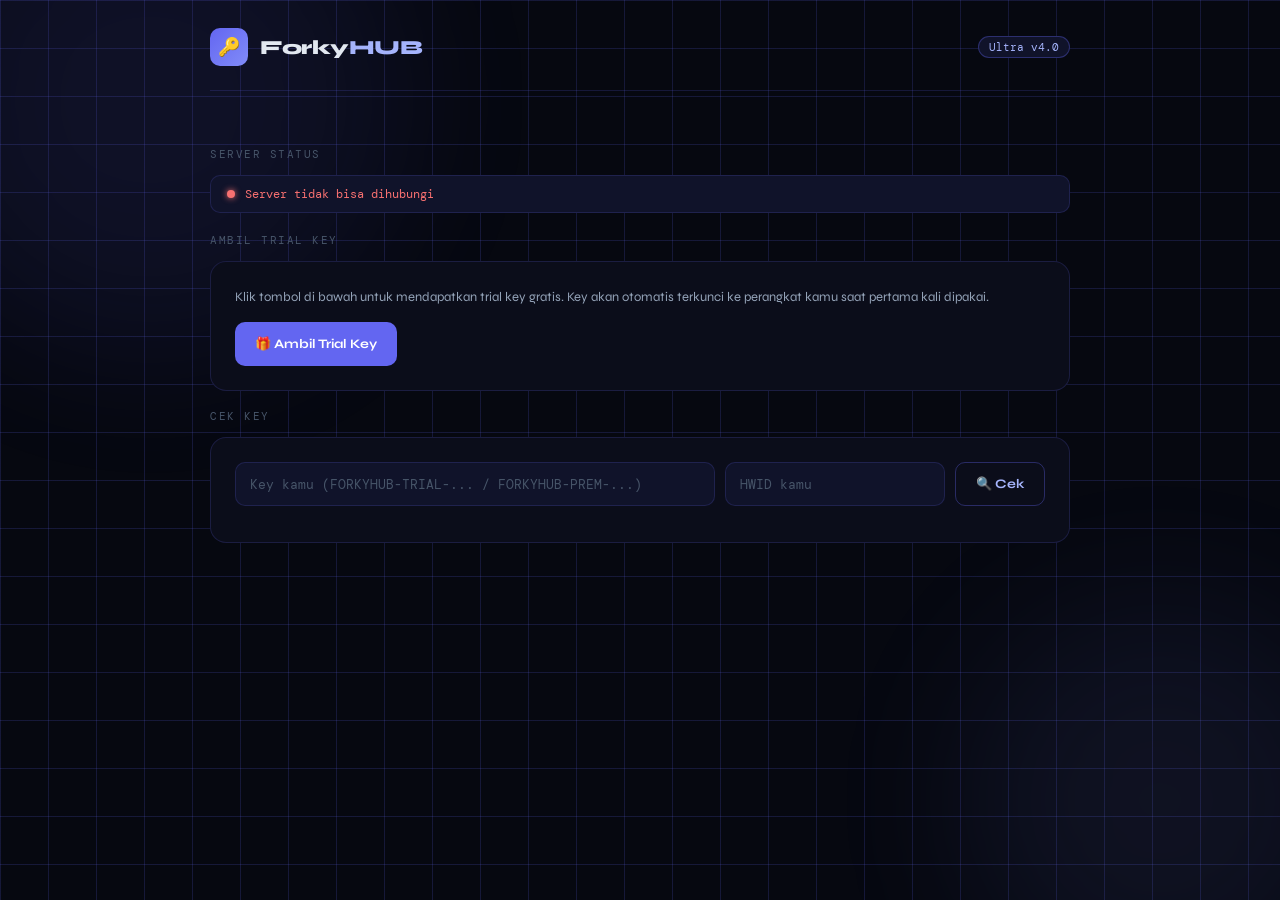
==== index.html @ 55d7fc69 "Update index.html" ====
<!DOCTYPE html>
<html lang="id">
<head>
<meta charset="UTF-8">
<meta name="viewport" content="width=device-width, initial-scale=1.0">
<title>ForkyHUB Ultra</title>
<link rel="preconnect" href="https://fonts.googleapis.com">
<link href="https://fonts.googleapis.com/css2?family=Syne:wght@400;600;700;800&family=DM+Mono:wght@400;500&display=swap" rel="stylesheet">
<style>
:root{
  --bg:#060810;--bg2:#0b0d1a;--bg3:#10132a;--bg4:#181b33;
  --line:rgba(99,102,241,.18);--line2:rgba(99,102,241,.35);
  --acc:#6366f1;--acc2:#818cf8;--acc3:#a5b4fc;
  --ok:#34d399;--warn:#fbbf24;--err:#f87171;--info:#38bdf8;
  --txt:#e2e8f0;--txt2:#94a3b8;--txt3:#475569;
  --mono:'DM Mono',monospace;--sans:'Syne',sans-serif;
}
*,*::before,*::after{box-sizing:border-box;margin:0;padding:0}
html{scroll-behavior:smooth}
body{font-family:var(--sans);background:var(--bg);color:var(--txt);min-height:100vh;overflow-x:hidden}
body::before{content:'';position:fixed;inset:0;background-image:linear-gradient(var(--line) 1px,transparent 1px),linear-gradient(90deg,var(--line) 1px,transparent 1px);background-size:48px 48px;pointer-events:none;z-index:0}
.orb{position:fixed;border-radius:50%;filter:blur(80px);pointer-events:none;z-index:0;opacity:.4}
.orb.a{width:500px;height:500px;top:-150px;left:-100px;background:rgba(99,102,241,.25)}
.orb.b{width:400px;height:400px;bottom:-100px;right:-80px;background:rgba(129,140,248,.2)}
.wrap{position:relative;z-index:1;max-width:900px;margin:0 auto;padding:0 20px 60px}

/* HEADER */
header{display:flex;align-items:center;justify-content:space-between;padding:28px 0 24px;border-bottom:1px solid var(--line);margin-bottom:32px}
.logo-wrap{display:flex;align-items:center;gap:12px}
.logo-icon{width:38px;height:38px;background:linear-gradient(135deg,var(--acc),var(--acc2));border-radius:10px;display:flex;align-items:center;justify-content:center;font-size:18px}
.logo-txt{font-size:20px;font-weight:800;letter-spacing:-.5px}
.logo-txt span{color:var(--acc3)}
.ver{font-family:var(--mono);font-size:11px;background:var(--bg3);border:1px solid var(--line2);color:var(--acc3);padding:3px 10px;border-radius:100px}

/* ANNOUNCEMENT BANNER */
#annBanner{display:none;padding:12px 18px;border-radius:12px;margin-bottom:20px;font-size:13px;line-height:1.6;border:1px solid;animation:fadeUp .3s ease}
#annBanner.info   {background:rgba(56,189,248,.08);border-color:rgba(56,189,248,.3);color:var(--info)}
#annBanner.warn   {background:rgba(251,191,36,.08);border-color:rgba(251,191,36,.3);color:var(--warn)}
#annBanner.danger {background:rgba(248,113,113,.08);border-color:rgba(248,113,113,.3);color:var(--err)}

/* STATUS SCRIPTS */
.script-grid{display:grid;grid-template-columns:repeat(auto-fill,minmax(200px,1fr));gap:10px;margin-bottom:24px}
.script-card{background:var(--bg2);border:1px solid var(--line);border-radius:10px;padding:12px 14px;display:flex;align-items:center;gap:10px;transition:border-color .2s}
.script-card:hover{border-color:var(--line2)}
.sc-dot{width:10px;height:10px;border-radius:50%;flex-shrink:0}
.sc-dot.working  {background:var(--ok);  box-shadow:0 0 6px var(--ok)}
.sc-dot.high_risk{background:var(--warn);box-shadow:0 0 6px var(--warn)}
.sc-dot.ban_wave {background:var(--err); box-shadow:0 0 6px var(--err)}
.sc-dot.offline  {background:var(--txt3)}
.sc-name{font-size:13px;font-weight:600;flex:1}
.sc-status{font-size:10px;font-family:var(--mono);opacity:.7}

/* CARD */
.card{background:var(--bg2);border:1px solid var(--line);border-radius:16px;padding:24px;margin-bottom:18px;transition:border-color .2s;animation:fadeUp .35s ease both}
.card:hover{border-color:var(--line2)}
.sec{font-size:11px;font-family:var(--mono);color:var(--txt3);text-transform:uppercase;letter-spacing:1.5px;margin-bottom:14px}

/* STATUS BAR */
.sbar{display:flex;align-items:center;gap:10px;padding:10px 16px;background:var(--bg3);border-radius:10px;font-family:var(--mono);font-size:12px;margin-bottom:20px;border:1px solid var(--line)}
.dot{width:8px;height:8px;border-radius:50%;background:var(--txt3);flex-shrink:0}
.dot.ok  {background:var(--ok);box-shadow:0 0 6px var(--ok)}
.dot.err {background:var(--err);box-shadow:0 0 6px var(--err)}
.dot.warn{background:var(--warn);box-shadow:0 0 6px var(--warn)}

/* INPUT */
.ibox{background:var(--bg3);border:1px solid var(--line);border-radius:10px;padding:0 14px;height:44px;font-family:var(--mono);font-size:13px;color:var(--txt);outline:none;transition:border-color .2s;width:100%}
.ibox::placeholder{color:var(--txt3)}
.ibox:focus{border-color:var(--acc)}
.irow{display:flex;gap:10px;margin-bottom:12px}
.irow .ibox{flex:1}
select.ibox{cursor:pointer}

/* BUTTONS */
.btn{height:44px;padding:0 20px;border-radius:10px;font-family:var(--sans);font-size:13px;font-weight:700;cursor:pointer;border:none;outline:none;display:inline-flex;align-items:center;gap:8px;transition:transform .1s,opacity .15s,background .15s;white-space:nowrap}
.btn:active{transform:scale(.97)}
.btn-p{background:var(--acc);color:#fff}.btn-p:hover{background:var(--acc2)}
.btn-o{background:transparent;color:var(--acc3);border:1px solid var(--line2)}.btn-o:hover{background:var(--bg3)}
.btn-d{background:rgba(248,113,113,.12);color:var(--err);border:1px solid rgba(248,113,113,.3)}.btn-d:hover{background:rgba(248,113,113,.22)}
.btn-ok{background:rgba(52,211,153,.12);color:var(--ok);border:1px solid rgba(52,211,153,.3)}.btn-ok:hover{background:rgba(52,211,153,.22)}
.btn-w{background:rgba(251,191,36,.12);color:var(--warn);border:1px solid rgba(251,191,36,.3)}.btn-w:hover{background:rgba(251,191,36,.22)}
.btn-sm{height:34px;padding:0 14px;font-size:12px;border-radius:8px}
.btn-full{width:100%;justify-content:center}
.btn:disabled{opacity:.4;cursor:not-allowed;pointer-events:none}

/* KEY BOX */
.kbox{background:var(--bg3);border:1px solid var(--line2);border-radius:12px;padding:16px 18px;display:flex;align-items:center;justify-content:space-between;gap:12px;margin-bottom:14px}
.kval{font-family:var(--mono);font-size:15px;font-weight:500;color:var(--acc3);word-break:break-all}
.ksub{font-family:var(--mono);font-size:11px;color:var(--txt3);margin-top:3px}

/* COUNTDOWN */
.cd{display:flex;gap:10px;margin-top:16px}
.cdu{flex:1;background:var(--bg3);border:1px solid var(--line);border-radius:10px;padding:12px 6px;text-align:center}
.cdn{font-size:26px;font-weight:800;color:var(--acc2);font-family:var(--mono);line-height:1}
.cdl{font-size:10px;color:var(--txt3);font-family:var(--mono);text-transform:uppercase;letter-spacing:1px;margin-top:4px}

/* STATS GRID */
.sg{display:grid;grid-template-columns:repeat(auto-fit,minmax(120px,1fr));gap:12px;margin-bottom:18px}
.sc{background:var(--bg3);border:1px solid var(--line);border-radius:12px;padding:14px}
.sn{font-size:28px;font-weight:800;font-family:var(--mono);color:var(--acc2);line-height:1}
.sl{font-size:10px;color:var(--txt3);font-family:var(--mono);text-transform:uppercase;letter-spacing:1px;margin-top:4px}

/* TABLE */
.tbl-wrap{overflow-x:auto}
table{width:100%;border-collapse:collapse;font-size:12px}
th{text-align:left;padding:10px 12px;font-family:var(--mono);font-size:10px;font-weight:500;color:var(--txt3);text-transform:uppercase;letter-spacing:1px;background:var(--bg3);border-bottom:1px solid var(--line)}
td{padding:10px 12px;border-bottom:1px solid var(--line);font-family:var(--mono);color:var(--txt2);vertical-align:middle}
tr:last-child td{border-bottom:none}
tr:hover td{background:rgba(99,102,241,.04)}
.pill{display:inline-block;padding:2px 8px;border-radius:100px;font-size:10px;font-weight:600;text-transform:uppercase;letter-spacing:.5px}
.pill.trial  {background:rgba(251,191,36,.15);color:var(--warn)}
.pill.premium{background:rgba(99,102,241,.2);color:var(--acc3)}
.pill.locked {background:rgba(52,211,153,.12);color:var(--ok)}
.pill.free   {background:rgba(148,163,184,.1);color:var(--txt2)}
.pill.exp    {background:rgba(248,113,113,.12);color:var(--err)}

/* TABS */
.tabs{display:flex;gap:4px;background:var(--bg3);border-radius:12px;padding:4px;margin-bottom:22px;overflow-x:auto}
.tab{flex-shrink:0;padding:9px 14px;text-align:center;border-radius:9px;cursor:pointer;font-size:13px;font-weight:600;color:var(--txt3);transition:all .15s;white-space:nowrap}
.tab.active{background:var(--bg2);color:var(--acc3);box-shadow:0 1px 4px rgba(0,0,0,.4)}

/* KILL CARD */
.kcard{border-radius:14px;padding:18px 22px;display:flex;align-items:center;justify-content:space-between;gap:14px;flex-wrap:wrap;margin-bottom:18px}
.kcard.off{background:rgba(52,211,153,.05);border:1px solid rgba(52,211,153,.2)}
.kcard.on {background:rgba(248,113,113,.06);border:1px solid rgba(248,113,113,.25)}

/* SEARCH BAR */
.search-row{display:flex;gap:8px;margin-bottom:14px;flex-wrap:wrap}
.search-row .ibox{max-width:260px}

/* FILTER PILLS */
.filter-row{display:flex;gap:6px;margin-bottom:14px;flex-wrap:wrap}
.fpill{padding:5px 12px;border-radius:100px;font-size:11px;font-weight:600;cursor:pointer;border:1px solid var(--line);color:var(--txt3);transition:all .15s;font-family:var(--mono)}
.fpill.active{background:var(--acc);border-color:var(--acc);color:#fff}

/* LOGIN OVERLAY */
#loginOverlay{position:fixed;inset:0;background:rgba(6,8,16,.96);display:flex;align-items:center;justify-content:center;z-index:100}
.lbox{background:var(--bg2);border:1px solid var(--line2);border-radius:20px;padding:40px;width:360px;max-width:95vw;text-align:center}
.lbox h2{font-size:22px;font-weight:800;margin-bottom:6px}
.lbox p{font-size:12px;color:var(--txt3);margin-bottom:22px;font-family:var(--mono)}

/* SEP */
.sep{height:1px;background:var(--line);margin:18px 0}

/* TOAST */
#toast{position:fixed;bottom:24px;left:50%;transform:translateX(-50%);background:var(--bg2);border:1px solid var(--line2);color:var(--txt);font-family:var(--mono);font-size:12px;padding:10px 20px;border-radius:10px;box-shadow:0 8px 32px rgba(0,0,0,.5);opacity:0;transition:opacity .25s;pointer-events:none;z-index:999;white-space:nowrap}
#toast.show{opacity:1}

/* SCRIPT STATUS EDITOR */
.script-editor-row{display:grid;grid-template-columns:1fr 1fr 1fr auto;gap:8px;margin-bottom:8px;align-items:center}

/* CHECK */
.chk{display:flex;align-items:center;gap:6px;cursor:pointer;font-size:12px;font-family:var(--mono);color:var(--txt2)}
.chk input{width:14px;height:14px;accent-color:var(--acc);cursor:pointer}

@keyframes fadeUp{from{opacity:0;transform:translateY(14px)}to{opacity:1;transform:translateY(0)}}
@media(max-width:560px){.irow{flex-direction:column}.search-row .ibox{max-width:100%}.script-editor-row{grid-template-columns:1fr 1fr;gap:6px}}
</style>
</head>
<body>
<div class="orb a"></div><div class="orb b"></div>

<!-- Login Overlay (admin) -->
<div id="loginOverlay" style="display:none">
  <div class="lbox">
    <div style="font-size:32px;margin-bottom:12px">🔐</div>
    <h2>Admin Panel</h2>
    <p>ForkyHUB Ultra — masukkan password</p>
    <input class="ibox" id="loginPw" type="password" placeholder="Password...">
    <button class="btn btn-p btn-full" style="margin-top:10px" onclick="doLogin()">Masuk</button>
  </div>
</div>
<div id="toast"></div>

<div class="wrap">
  <header>
    <div class="logo-wrap">
      <div class="logo-icon">🔑</div>
      <div class="logo-txt">Forky<span>HUB</span></div>
    </div>
    <div class="ver">Ultra v4.0</div>
  </header>

  <!-- ANNOUNCEMENT BANNER -->
  <div id="annBanner"></div>

  <!-- ══════════════════ USER PAGE ══════════════════ -->
  <div id="userPage">
    <!-- Script Status -->
    <div class="sec" id="scriptSecLabel" style="display:none">Status Script</div>
    <div class="script-grid" id="scriptGrid"></div>

    <!-- Server Status -->
    <div class="sec">Server Status</div>
    <div class="sbar"><div class="dot" id="svrDot"></div><span id="svrTxt" style="color:var(--txt2)">Memeriksa server...</span></div>

    <!-- Get Trial -->
    <div class="sec">Ambil Trial Key</div>
    <div class="card">
      <div style="font-size:13px;color:var(--txt2);margin-bottom:14px;line-height:1.7">Klik tombol di bawah untuk mendapatkan trial key gratis. Key akan otomatis terkunci ke perangkat kamu saat pertama kali dipakai.</div>
      <button class="btn btn-p" onclick="doGetTrial()">🎁 Ambil Trial Key</button>
      <div id="trialResult" style="display:none;margin-top:18px">
        <div class="kbox">
          <div><div class="kval" id="trialKey">—</div><div class="ksub" id="trialExp">—</div></div>
          <button class="btn btn-o btn-sm" onclick="cp('trialKey')">📋 Copy</button>
        </div>
        <div class="cd"><div class="cdu"><div class="cdn" id="cdH">00</div><div class="cdl">Jam</div></div><div class="cdu"><div class="cdn" id="cdM">00</div><div class="cdl">Menit</div></div><div class="cdu"><div class="cdn" id="cdS">00</div><div class="cdl">Detik</div></div></div>
      </div>
    </div>

    <!-- Check Key -->
    <div class="sec">Cek Key</div>
    <div class="card">
      <div class="irow">
        <input class="ibox" id="chkKey" placeholder="Key kamu (FORKYHUB-TRIAL-... / FORKYHUB-PREM-...)">
        <input class="ibox" id="chkHwid" placeholder="HWID kamu" style="max-width:220px">
        <button class="btn btn-o" onclick="doCheckKey()">🔍 Cek</button>
      </div>
      <div id="chkResult" style="display:none">
        <div class="sep"></div>
        <div style="display:grid;grid-template-columns:1fr 1fr;gap:8px;font-size:13px">
          <div style="color:var(--txt3);font-family:var(--mono)">Status</div><div id="cr_status">—</div>
          <div style="color:var(--txt3);font-family:var(--mono)">Tipe</div><div id="cr_type">—</div>
          <div style="color:var(--txt3);font-family:var(--mono)">HWID</div><div id="cr_hwid">—</div>
          <div style="color:var(--txt3);font-family:var(--mono)">Sisa Waktu</div><div id="cr_remain">—</div>
        </div>
      </div>
    </div>
  </div>

  <!-- ══════════════════ ADMIN PAGE ══════════════════ -->
  <div id="adminPage" style="display:none">
    <!-- Kill Switch Banner -->
    <div id="killBanner" class="kcard off" style="display:none">
      <div><div id="killTitle" style="font-size:15px;font-weight:700">—</div><div id="killSub" style="font-size:11px;color:var(--txt3);font-family:var(--mono);margin-top:3px">—</div></div>
      <button class="btn btn-sm" id="killBannerBtn" onclick="toggleKill()">—</button>
    </div>

    <!-- Stats -->
    <div class="sg">
      <div class="sc"><div class="sn" id="st_total">—</div><div class="sl">Total Keys</div></div>
      <div class="sc"><div class="sn" id="st_prem">—</div><div class="sl">Premium</div></div>
      <div class="sc"><div class="sn" id="st_trial">—</div><div class="sl">Trial</div></div>
      <div class="sc"><div class="sn" id="st_locked">—</div><div class="sl">HWID Locked</div></div>
      <div class="sc"><div class="sn" id="st_exp">—</div><div class="sl">Expired</div></div>
      <div class="sc"><div class="sn" id="st_ban">—</div><div class="sl">Blacklist</div></div>
    </div>

    <!-- Tabs -->
    <div class="tabs">
      <div class="tab active" onclick="switchTab('tGen',this)">⚡ Generate</div>
      <div class="tab" onclick="switchTab('tKeys',this)">🗝 Keys</div>
      <div class="tab" onclick="switchTab('tBan',this)">🚫 Blacklist</div>
      <div class="tab" onclick="switchTab('tKill',this)">🔴 Kill Switch</div>
      <div class="tab" onclick="switchTab('tAnn',this)">📢 Announcement</div>
      <div class="tab" onclick="switchTab('tCfg',this)">⚙️ Config</div>
      <div class="tab" onclick="switchTab('tScripts',this)">📋 Script Status</div>
      <div class="tab" onclick="switchTab('tTitles',this)">✏️ Title Editor</div>
    </div>

    <!-- TAB: GENERATE -->
    <div id="tGen">
      <div class="card">
        <div class="sec">Buat Key</div>
        <div style="display:grid;grid-template-columns:1fr 1fr;gap:12px;margin-bottom:14px">
          <div><div style="font-size:10px;color:var(--txt3);font-family:var(--mono);margin-bottom:6px">TIPE</div>
            <select class="ibox" id="gType"><option value="premium">Premium</option><option value="trial">Trial</option></select></div>
          <div><div style="font-size:10px;color:var(--txt3);font-family:var(--mono);margin-bottom:6px">DURASI (jam, kosong=permanen)</div>
            <input class="ibox" id="gDur" type="number" placeholder="720 = 30 hari"></div>
          <div><div style="font-size:10px;color:var(--txt3);font-family:var(--mono);margin-bottom:6px">JUMLAH</div>
            <input class="ibox" id="gAmt" type="number" value="1" min="1" max="100"></div>
          <div><div style="font-size:10px;color:var(--txt3);font-family:var(--mono);margin-bottom:6px">CATATAN</div>
            <input class="ibox" id="gNote" placeholder="Nama buyer, order ID..."></div>
        </div>
        <button class="btn btn-p" onclick="doGenKey()">✨ Generate Keys</button>
        <div id="genOut" style="display:none;margin-top:18px">
          <div class="sep"></div>
          <div class="sec">Hasil</div>
          <div id="genList"></div>
        </div>
      </div>
    </div>

    <!-- TAB: KEYS -->
    <div id="tKeys" style="display:none">
      <div class="card" style="padding:0;overflow:hidden">
        <div style="padding:16px 20px;border-bottom:1px solid var(--line);display:flex;align-items:center;justify-content:space-between;flex-wrap:wrap;gap:10px">
          <div style="font-weight:700;font-size:15px">Database Keys</div>
          <div style="display:flex;gap:8px;flex-wrap:wrap">
            <button class="btn btn-o btn-sm" onclick="loadKeys()">↻ Refresh</button>
            <button class="btn btn-o btn-sm" onclick="exportCSV()">📥 Export CSV</button>
            <button class="btn btn-d btn-sm" onclick="bulkDel('expired')">🗑 Hapus Expired</button>
          </div>
        </div>
        <!-- Search + Filter -->
        <div style="padding:12px 20px;border-bottom:1px solid var(--line)">
          <div class="search-row">
            <input class="ibox" id="srchKey" placeholder="🔍 Cari key / HWID / note..." oninput="renderKeys()">
            <select class="ibox" id="srchType" onchange="renderKeys()" style="max-width:160px">
              <option value="">Semua Tipe</option>
              <option value="premium">Premium</option>
              <option value="trial">Trial</option>
            </select>
            <select class="ibox" id="srchStatus" onchange="renderKeys()" style="max-width:160px">
              <option value="">Semua Status</option>
              <option value="active">Aktif</option>
              <option value="expired">Expired</option>
              <option value="locked">HWID Locked</option>
              <option value="free">HWID Kosong</option>
            </select>
          </div>
        </div>
        <div class="tbl-wrap">
          <table>
            <thead><tr><th><input type="checkbox" id="chkAll" onchange="toggleAllChk(this)"></th><th>Key</th><th>Tipe</th><th>HWID</th><th>Expires</th><th>Sisa</th><th>Note</th><th>Aksi</th></tr></thead>
            <tbody id="keysTbl"><tr><td colspan="8" style="text-align:center;padding:24px;color:var(--txt3)">Klik Refresh</td></tr></tbody>
          </table>
        </div>
        <div style="padding:12px 20px;border-top:1px solid var(--line);display:flex;gap:8px">
          <button class="btn btn-d btn-sm" onclick="bulkDelSelected()">🗑 Hapus Terpilih</button>
          <span id="selCount" style="font-size:12px;color:var(--txt3);font-family:var(--mono);align-self:center">0 terpilih</span>
        </div>
      </div>
      <!-- Edit Duration Modal -->
      <div id="editDurCard" style="display:none;margin-top:14px">
        <div class="card">
          <div class="sec">Edit Durasi Key</div>
          <div style="font-family:var(--mono);font-size:12px;color:var(--acc3);margin-bottom:12px" id="editDurKey">—</div>
          <div class="irow">
            <select class="ibox" id="editDurMode" style="max-width:200px">
              <option value="add">Tambah jam</option>
              <option value="sub">Kurangi jam</option>
              <option value="set">Set dari sekarang (jam)</option>
              <option value="perm">Jadikan Permanen</option>
            </select>
            <input class="ibox" id="editDurVal" type="number" placeholder="Jumlah jam" style="max-width:160px">
            <button class="btn btn-p" onclick="doEditDur()">✅ Simpan</button>
            <button class="btn btn-o" onclick="document.getElementById('editDurCard').style.display='none'">✕ Batal</button>
          </div>
        </div>
      </div>
    </div>

    <!-- TAB: BLACKLIST -->
    <div id="tBan" style="display:none">
      <div class="card">
        <div class="sec">Blacklist HWID</div>
        <div class="irow">
          <input class="ibox" id="blHwid" placeholder="HWID yang diblokir">
          <input class="ibox" id="blReason" placeholder="Alasan" style="max-width:200px">
          <button class="btn btn-d" onclick="doBlacklist()">🚫 Blacklist</button>
        </div>
      </div>
      <div class="card" style="padding:0;overflow:hidden">
        <div style="padding:16px 20px;border-bottom:1px solid var(--line);display:flex;align-items:center;justify-content:space-between">
          <div style="font-weight:700">Daftar Blacklist</div>
          <button class="btn btn-o btn-sm" onclick="loadBlacklist()">↻ Refresh</button>
        </div>
        <div class="tbl-wrap"><table>
          <thead><tr><th>HWID</th><th>Alasan</th><th>Waktu</th></tr></thead>
          <tbody id="banTbl"><tr><td colspan="3" style="text-align:center;padding:24px;color:var(--txt3)">Klik Refresh</td></tr></tbody>
        </table></div>
      </div>
    </div>

    <!-- TAB: KILL SWITCH -->
    <div id="tKill" style="display:none">
      <div class="card">
        <div class="sec">Kill Switch</div>
        <div style="font-size:13px;color:var(--txt2);line-height:1.8;margin-bottom:18px">Kill Switch mematikan <strong>seluruh validasi</strong> di Worker secara instan. Semua user yang mencoba validasi key akan mendapat error.</div>
        <input class="ibox" id="killMsg" placeholder="Pesan untuk user (opsional)" style="margin-bottom:12px">
        <div style="display:flex;gap:10px;flex-wrap:wrap">
          <button class="btn btn-d" onclick="setKill(true)">🔴 Aktifkan Kill Switch</button>
          <button class="btn btn-ok" onclick="setKill(false)">🟢 Nonaktifkan</button>
        </div>
        <div id="killStatus" style="margin-top:16px;font-family:var(--mono);font-size:12px;color:var(--txt3)">Status: —</div>
      </div>
    </div>

    <!-- TAB: ANNOUNCEMENT -->
    <div id="tAnn" style="display:none">
      <div class="card">
        <div class="sec">Kelola Announcement</div>
        <div style="font-size:13px;color:var(--txt2);margin-bottom:16px;line-height:1.7">Pesan ini akan muncul sebagai banner di halaman user (atas halaman).</div>
        <div class="irow" style="margin-bottom:10px">
          <select class="ibox" id="annType" style="max-width:160px">
            <option value="info">ℹ️ Info (Biru)</option>
            <option value="warn">⚠️ Warning (Kuning)</option>
            <option value="danger">🔴 Danger (Merah)</option>
          </select>
          <label class="chk"><input type="checkbox" id="annActive" checked> Aktifkan</label>
        </div>
        <textarea class="ibox" id="annText" placeholder="Teks announcement..." style="height:80px;padding:10px;resize:vertical;line-height:1.6"></textarea>
        <div style="display:flex;gap:10px;margin-top:12px">
          <button class="btn btn-p" onclick="saveAnn()">💾 Simpan Announcement</button>
          <button class="btn btn-o" onclick="clearAnn()">✕ Hapus Banner</button>
        </div>
        <div class="sep"></div>
        <div class="sec">Preview</div>
        <div id="annPreview" class="info" style="padding:12px 16px;border-radius:10px;font-size:13px;border:1px solid;display:none"></div>
      </div>
    </div>

    <!-- TAB: CONFIG -->
    <div id="tCfg" style="display:none">
      <div class="card">
        <div class="sec">Konfigurasi Sistem</div>
        <div style="margin-bottom:18px">
          <div style="font-size:11px;color:var(--txt3);font-family:var(--mono);margin-bottom:8px">DURASI TRIAL KEY (JAM)</div>
          <div class="irow">
            <input class="ibox" id="cfgTrialHours" type="number" value="6" min="1" style="max-width:160px">
            <button class="btn btn-p" onclick="saveCfg()">💾 Simpan</button>
          </div>
          <div style="font-size:12px;color:var(--txt3);margin-top:6px;font-family:var(--mono)">Default: 6 jam. Ubah ini untuk semua trial key yang dibuat setelah ini.</div>
        </div>
        <div id="cfgStatus" style="font-size:12px;font-family:var(--mono);color:var(--txt3)">—</div>
      </div>
    </div>

    <!-- TAB: SCRIPT STATUS -->
    <div id="tScripts" style="display:none">
      <div class="card">
        <div class="sec">Kelola Status Script</div>
        <div style="font-size:13px;color:var(--txt2);margin-bottom:16px;line-height:1.7">Daftar ini muncul di halaman user dan halaman login. Tambah, edit, atau hapus script sesuai kebutuhan.</div>
        <div id="scriptEditorList"></div>
        <div style="display:flex;gap:10px;margin-top:12px;flex-wrap:wrap">
          <button class="btn btn-o" onclick="addScriptRow()">➕ Tambah Script</button>
          <button class="btn btn-p" onclick="saveScripts()">💾 Simpan Semua</button>
        </div>
      </div>
      <!-- Preview -->
      <div class="card" style="margin-top:0">
        <div class="sec">Preview (tampilan user)</div>
        <div class="script-grid" id="scriptPreview"></div>
      </div>
    </div>

    <!-- TAB: TITLE EDITOR -->
    <div id="tTitles" style="display:none">
      <div class="card">
        <div class="sec">Title Editor Script Roblox</div>
        <div style="font-size:13px;color:var(--txt2);margin-bottom:20px;line-height:1.7">
          Edit semua teks/title yang muncul di script Roblox. Script akan otomatis mengambil nilai ini dari server.
          Setiap field punya label penjelasan apa fungsinya di script.
        </div>
        <div style="display:grid;grid-template-columns:1fr 1fr;gap:16px">
          <div>
            <div style="font-size:10px;color:var(--acc3);font-family:var(--mono);margin-bottom:6px;letter-spacing:1px">WINDOW TITLE</div>
            <div style="font-size:11px;color:var(--txt3);font-family:var(--mono);margin-bottom:6px">Judul utama window script (gradient cyan→biru)</div>
            <input class="ibox" id="t_windowTitle" placeholder="ForkyHUB">
          </div>
          <div>
            <div style="font-size:10px;color:var(--acc3);font-family:var(--mono);margin-bottom:6px;letter-spacing:1px">WINDOW SUBTITLE (Author)</div>
            <div style="font-size:11px;color:var(--txt3);font-family:var(--mono);margin-bottom:6px">Sub-judul / nama versi script</div>
            <input class="ibox" id="t_windowSubtitle" placeholder="AutoWalk V1.0">
          </div>
          <div>
            <div style="font-size:10px;color:var(--acc3);font-family:var(--mono);margin-bottom:6px;letter-spacing:1px">OPEN BUTTON TITLE</div>
            <div style="font-size:11px;color:var(--txt3);font-family:var(--mono);margin-bottom:6px">Teks pada tombol buka GUI (pojok layar)</div>
            <input class="ibox" id="t_openBtnTitle" placeholder="Forky Hub">
          </div>
          <div>
            <div style="font-size:10px;color:var(--acc3);font-family:var(--mono);margin-bottom:6px;letter-spacing:1px">DISCORD URL (Tag)</div>
            <div style="font-size:11px;color:var(--txt3);font-family:var(--mono);margin-bottom:6px">Link Discord yang muncul sebagai tag di bawah window</div>
            <input class="ibox" id="t_discordUrl" placeholder="https://dsc.gg/forky">
          </div>
          <div>
            <div style="font-size:10px;color:var(--acc3);font-family:var(--mono);margin-bottom:6px;letter-spacing:1px">TAG 1</div>
            <div style="font-size:11px;color:var(--txt3);font-family:var(--mono);margin-bottom:6px">Tag pertama di bawah window (contoh: Premium Version)</div>
            <input class="ibox" id="t_tag1" placeholder="Premium Version">
          </div>
          <div>
            <div style="font-size:10px;color:var(--acc3);font-family:var(--mono);margin-bottom:6px;letter-spacing:1px">TAG 2 (opsional)</div>
            <div style="font-size:11px;color:var(--txt3);font-family:var(--mono);margin-bottom:6px">Tag kedua, kosongkan jika tidak perlu</div>
            <input class="ibox" id="t_tag2" placeholder="(kosong = tidak tampil)">
          </div>
        </div>
        <div style="display:flex;gap:10px;margin-top:20px">
          <button class="btn btn-p" onclick="saveTitles()">💾 Simpan Titles</button>
          <button class="btn btn-o" onclick="loadTitles()">↻ Refresh</button>
        </div>
        <div id="titleStatus" style="margin-top:12px;font-family:var(--mono);font-size:12px;color:var(--txt3)">—</div>
      </div>
      <!-- Preview -->
      <div class="card">
        <div class="sec">Preview WindUI Script</div>
        <div style="background:var(--bg3);border-radius:10px;padding:18px;font-family:var(--mono);font-size:12px;line-height:2">
          <div style="color:var(--txt3)">-- WindUI akan menggunakan nilai berikut:</div>
          <div><span style="color:var(--acc3)">Title</span> = <span style="color:var(--ok)" id="prev_windowTitle">"ForkyHUB"</span></div>
          <div><span style="color:var(--acc3)">Author</span> = <span style="color:var(--ok)" id="prev_windowSubtitle">"AutoWalk V1.0"</span></div>
          <div><span style="color:var(--acc3)">OpenButton</span> = <span style="color:var(--ok)" id="prev_openBtnTitle">"Forky Hub"</span></div>
          <div><span style="color:var(--acc3)">Discord Tag</span> = <span style="color:var(--ok)" id="prev_discordUrl">"https://dsc.gg/forky"</span></div>
          <div><span style="color:var(--acc3)">Tag 1</span> = <span style="color:var(--ok)" id="prev_tag1">"Premium Version"</span></div>
          <div><span style="color:var(--acc3)">Tag 2</span> = <span style="color:var(--ok)" id="prev_tag2">"(kosong)"</span></div>
        </div>
      </div>
    </div>

  </div><!-- /adminPage -->
</div><!-- /wrap -->

<script>
// ── CONFIG ──────────────────────────────────────────────────────
const WORKER = "https://forkyhub-worker.forkyhub.workers.dev";
let ADMIN_TOKEN = null;
let killActive  = false;
let allKeys     = [];
let cdInt       = null;
let editDurTarget = null;

// ── BOOT ────────────────────────────────────────────────────────
function boot() {
  if (location.hash === "#admin") {
    document.getElementById("userPage").style.display  = "none";
    document.getElementById("adminPage").style.display = "block";
    document.getElementById("loginOverlay").style.display = "flex";
    document.getElementById("loginPw").onkeydown = e => { if (e.key === "Enter") doLogin(); };
  } else {
    loadPublic();
    checkStatus();
  }
}
window.addEventListener("hashchange", boot);
boot();

// ── PUBLIC DATA (announcement + scripts + trial hours) ──────────
async function loadPublic() {
  try {
    const d = await fetch(`${WORKER}/public`).then(r => r.json());
    if (!d.ok) return;
    // Announcement
    if (d.announcement?.active && d.announcement?.text) {
      const el = document.getElementById("annBanner");
      el.className = d.announcement.type || "info";
      el.textContent = d.announcement.text;
      el.style.display = "block";
    }
    // Script status
    if (d.scripts?.length) {
      renderScriptGrid(d.scripts, "scriptGrid");
      document.getElementById("scriptSecLabel").style.display = "block";
    }
  } catch {}
}

function renderScriptGrid(scripts, targetId) {
  const statusLabel = { working: "Working ✓", high_risk: "High Risk ⚠", ban_wave: "Ban Wave ✗", offline: "Offline —" };
  document.getElementById(targetId).innerHTML = scripts.map(s => `
    <div class="script-card">
      <div class="sc-dot ${s.status}"></div>
      <div><div class="sc-name">${s.name}</div><div class="sc-status">${statusLabel[s.status] || s.status}${s.note ? " · " + s.note : ""}</div></div>
    </div>`).join("");
}

// ── SERVER STATUS ────────────────────────────────────────────────
async function checkStatus() {
  const dot = document.getElementById("svrDot");
  const txt = document.getElementById("svrTxt");
  try {
    const d = await fetch(`${WORKER}/status`).then(r => r.json());
    if (d.kill) {
      dot.className = "dot err"; txt.style.color = "var(--err)";
      txt.textContent = "⚠️ Script dinonaktifkan: " + (d.message || "Maintenance");
    } else {
      dot.className = "dot ok"; txt.style.color = "var(--ok)";
      txt.textContent = "Server online — " + new Date(d.ts).toLocaleTimeString("id-ID");
    }
  } catch { dot.className = "dot err"; txt.style.color = "var(--err)"; txt.textContent = "Server tidak bisa dihubungi"; }
}

// ── GET TRIAL ────────────────────────────────────────────────────
async function doGetTrial() {
  try {
    const d = await fetch(`${WORKER}/trial`).then(r => r.json());
    if (!d.ok) { toast("❌ " + (d.message || d.error)); return; }
    document.getElementById("trialKey").textContent = d.key;
    document.getElementById("trialExp").textContent = d.expiresAt ? "Berlaku hingga " + new Date(d.expiresAt).toLocaleString("id-ID") : "Permanen";
    document.getElementById("trialResult").style.display = "block";
    if (d.expiresAt) startCD(d.expiresAt);
    cpText(d.key); toast("✅ Key diambil & dicopy!");
  } catch { toast("❌ Gagal menghubungi server"); }
}

function startCD(exp) {
  if (cdInt) clearInterval(cdInt);
  const tick = () => {
    const r = Math.max(0, exp - Date.now());
    document.getElementById("cdH").textContent = String(Math.floor(r/3600000)).padStart(2,"0");
    document.getElementById("cdM").textContent = String(Math.floor((r%3600000)/60000)).padStart(2,"0");
    document.getElementById("cdS").textContent = String(Math.floor((r%60000)/1000)).padStart(2,"0");
    if (r <= 0) clearInterval(cdInt);
  };
  tick(); cdInt = setInterval(tick, 1000);
}

// ── CHECK KEY ────────────────────────────────────────────────────
async function doCheckKey() {
  const key  = document.getElementById("chkKey").value.trim();
  const hwid = document.getElementById("chkHwid").value.trim();
  if (!key || !hwid) { toast("⚠ Isi key dan HWID"); return; }
  try {
    const d = await fetch(`${WORKER}/validate?key=${encodeURIComponent(key)}&hwid=${encodeURIComponent(hwid)}`).then(r => r.json());
    document.getElementById("chkResult").style.display = "block";
    const fmtMs = ms => { if(!ms||ms<=0) return "Expired"; const h=Math.floor(ms/3600000),m=Math.floor((ms%3600000)/60000),s=Math.floor((ms%60000)/1000); return h>=24?`${Math.floor(h/24)}d ${h%24}h`:`${h}h ${m}m ${s}s`; };
    document.getElementById("cr_status").innerHTML = d.valid ? `<span style="color:var(--ok)">✅ Valid</span>` : `<span style="color:var(--err)">❌ ${d.error||"Invalid"}</span>`;
    document.getElementById("cr_type").textContent   = d.type ? d.type.toUpperCase() : "—";
    document.getElementById("cr_hwid").textContent   = d.hwid ? d.hwid.slice(0,20)+"…" : "Belum terkunci";
    document.getElementById("cr_remain").textContent = d.remainMs != null ? fmtMs(d.remainMs) : (d.expiresAt ? "Expired" : "Permanen");
  } catch { toast("❌ Gagal"); }
}

// ================================================================
//  ADMIN
// ================================================================
async function doLogin() {
  ADMIN_TOKEN = document.getElementById("loginPw").value;
  document.getElementById("loginOverlay").style.display = "none";
  await loadAdminAll();
}

async function apiFetch(path, opts = {}) {
  const r = await fetch(WORKER + path, {
    ...opts,
    headers: { "Content-Type": "application/json", Authorization: `Bearer ${ADMIN_TOKEN}`, ...(opts.headers||{}) },
  });
  return r.json();
}

async function loadAdminAll() { await Promise.all([loadStats(), loadKillStatus(), loadCfg()]); }

async function loadStats() {
  const d = await apiFetch("/admin/stats");
  if (!d.ok) { toast("❌ Password salah / Worker error"); return; }
  const s = d.stats;
  document.getElementById("st_total").textContent  = s.total;
  document.getElementById("st_prem").textContent   = s.premium;
  document.getElementById("st_trial").textContent  = s.trial;
  document.getElementById("st_locked").textContent = s.locked;
  document.getElementById("st_exp").textContent    = s.expired;
  document.getElementById("st_ban").textContent    = s.blacklisted;
  killActive = s.killActive;
  updateKillUI();
}

async function loadKillStatus() {
  const d = await fetch(`${WORKER}/status`).then(r => r.json());
  killActive = d.kill;
  updateKillUI();
  const el = document.getElementById("killStatus");
  el.textContent = "Kill Switch: " + (d.kill ? "🔴 AKTIF — " + (d.message || "Tanpa pesan") : "🟢 Tidak aktif");
  el.style.color = d.kill ? "var(--err)" : "var(--ok)";
}

async function loadCfg() {
  const d = await apiFetch("/admin/stats");
  if (d.ok) document.getElementById("cfgTrialHours").value = d.stats.trialHours || 6;
}

function updateKillUI() {
  const b = document.getElementById("killBanner");
  b.style.display = "flex";
  b.className = "kcard " + (killActive ? "on" : "off");
  document.getElementById("killTitle").textContent = killActive ? "⚠️ Kill Switch AKTIF — Script dimatikan" : "✅ Script Berjalan Normal";
  document.getElementById("killSub").textContent   = killActive ? "Semua validasi diblokir" : "Semua sistem online";
  document.getElementById("killBannerBtn").textContent = killActive ? "🟢 Hidupkan" : "🔴 Matikan";
  document.getElementById("killBannerBtn").className   = "btn btn-sm " + (killActive ? "btn-ok" : "btn-d");
}

function toggleKill() { setKill(!killActive); }

async function setKill(active) {
  const msg = document.getElementById("killMsg").value;
  const d = await apiFetch("/admin/killswitch", { method: "POST", body: JSON.stringify({ active, message: msg }) });
  if (d.ok) { killActive = active; updateKillUI(); await loadKillStatus(); toast(active ? "🔴 Kill Switch aktif!" : "🟢 Script hidup kembali!"); }
  else toast("❌ " + d.error);
}

// ── GENERATE KEY ────────────────────────────────────────────────
async function doGenKey() {
  const d = await apiFetch("/admin/keygen", { method: "POST", body: JSON.stringify({
    type: document.getElementById("gType").value,
    durationHours: document.getElementById("gDur").value ? Number(document.getElementById("gDur").value) : null,
    amount: Number(document.getElementById("gAmt").value) || 1,
    note: document.getElementById("gNote").value,
  })});
  if (!d.ok) { toast("❌ " + d.error); return; }
  document.getElementById("genList").innerHTML = d.keys.map(k => `
    <div class="kbox" style="margin-bottom:8px">
      <div><div class="kval">${k.key}</div><div class="ksub">${k.expiresAt ? new Date(k.expiresAt).toLocaleString("id-ID") : "Permanen"} · ${k.type}</div></div>
      <button class="btn btn-o btn-sm" onclick="cpText('${k.key}');toast('📋 Copied!')">📋</button>
    </div>`).join("");
  document.getElementById("genOut").style.display = "block";
  toast(`✅ ${d.keys.length} key dibuat!`);
  loadStats();
}

// ── KEYS TABLE ───────────────────────────────────────────────────
async function loadKeys() {
  document.getElementById("keysTbl").innerHTML = `<tr><td colspan="8" style="text-align:center;padding:24px;color:var(--txt3)">Loading...</td></tr>`;
  const d = await apiFetch("/admin/keys");
  if (!d.ok) { toast("❌ Gagal"); return; }
  allKeys = d.keys;
  renderKeys();
}

function renderKeys() {
  const q      = document.getElementById("srchKey").value.toLowerCase();
  const fType  = document.getElementById("srchType").value;
  const fStat  = document.getElementById("srchStatus").value;
  const now    = Date.now();
  const fmtMs  = ms => { if(!ms||ms<=0) return "—"; const h=Math.floor(ms/3600000),m=Math.floor((ms%3600000)/60000); return h>=24?`${Math.floor(h/24)}d ${h%24}h`:`${h}h ${m}m`; };

  const filtered = allKeys.filter(k => {
    const exp = k.expiresAt && now > k.expiresAt;
    if (q && !(k.key.toLowerCase().includes(q) || (k.hwid||"").toLowerCase().includes(q) || (k.note||"").toLowerCase().includes(q))) return false;
    if (fType && k.type !== fType) return false;
    if (fStat === "active"  && exp) return false;
    if (fStat === "expired" && !exp) return false;
    if (fStat === "locked"  && !k.hwid) return false;
    if (fStat === "free"    && k.hwid) return false;
    return true;
  });

  if (!filtered.length) {
    document.getElementById("keysTbl").innerHTML = `<tr><td colspan="8" style="text-align:center;padding:24px;color:var(--txt3)">Tidak ada key</td></tr>`;
    return;
  }

  document.getElementById("keysTbl").innerHTML = filtered.map(k => {
    const exp     = k.expiresAt && now > k.expiresAt;
    const rem     = k.expiresAt ? Math.max(0, k.expiresAt - now) : null;
    const expStr  = k.expiresAt ? new Date(k.expiresAt).toLocaleString("id-ID",{dateStyle:"short",timeStyle:"short"}) : "Permanen";
    const hwidEl  = k.hwid ? `<span class="pill locked">${k.hwid.slice(0,12)}…</span>` : `<span class="pill free">Kosong</span>`;
    return `<tr>
      <td><input type="checkbox" class="row-chk" data-key="${k.key}" onchange="updateSelCount()"></td>
      <td style="color:var(--acc3);font-weight:600">${k.key}</td>
      <td><span class="pill ${k.type}">${k.type}</span></td>
      <td>${hwidEl}</td>
      <td>${expStr}</td>
      <td style="color:${exp?'var(--err)':'var(--txt2)'}">${exp ? "Expired" : rem ? fmtMs(rem) : "Permanen"}</td>
      <td style="color:var(--txt3)">${k.note||"—"}</td>
      <td>
        <div style="display:flex;gap:5px">
          <button class="btn btn-o btn-sm" onclick="openEditDur('${k.key}')">✏️</button>
          <button class="btn btn-o btn-sm" onclick="doResetHwid('${k.key}')">↺</button>
          <button class="btn btn-d btn-sm" onclick="doDelKey('${k.key}')">✕</button>
        </div>
      </td>
    </tr>`;
  }).join("");
}

function toggleAllChk(el) {
  document.querySelectorAll(".row-chk").forEach(c => c.checked = el.checked);
  updateSelCount();
}
function updateSelCount() {
  const n = document.querySelectorAll(".row-chk:checked").length;
  document.getElementById("selCount").textContent = n + " terpilih";
}
async function bulkDelSelected() {
  const keys = [...document.querySelectorAll(".row-chk:checked")].map(c => c.dataset.key);
  if (!keys.length) { toast("⚠ Pilih key dulu"); return; }
  if (!confirm(`Hapus ${keys.length} key?`)) return;
  const d = await apiFetch("/admin/bulkdelete", { method: "DELETE", body: JSON.stringify({ mode: "list", keys }) });
  if (d.ok) { toast(`🗑 ${d.deleted} key dihapus`); loadKeys(); loadStats(); }
  else toast("❌ " + d.error);
}
async function bulkDel(mode) {
  const label = { expired: "semua key expired", all: "SEMUA key" }[mode] || mode;
  if (!confirm(`Hapus ${label}?`)) return;
  const d = await apiFetch("/admin/bulkdelete", { method: "DELETE", body: JSON.stringify({ mode }) });
  if (d.ok) { toast(`🗑 ${d.deleted} key dihapus`); loadKeys(); loadStats(); }
  else toast("❌ " + d.error);
}

// ── EDIT DURATION ────────────────────────────────────────────────
function openEditDur(key) {
  editDurTarget = key;
  document.getElementById("editDurKey").textContent = key;
  document.getElementById("editDurCard").style.display = "block";
  document.getElementById("editDurCard").scrollIntoView({ behavior: "smooth" });
}
async function doEditDur() {
  const mode = document.getElementById("editDurMode").value;
  const val  = Number(document.getElementById("editDurVal").value);
  let body   = { key: editDurTarget };
  if (mode === "add")  body.addHours = val;
  if (mode === "sub")  body.addHours = -val;
  if (mode === "set")  body.setHours = val;
  if (mode === "perm") body.setHours = 0;
  const d = await apiFetch("/admin/editduration", { method: "PATCH", body: JSON.stringify(body) });
  if (d.ok) { toast("✅ Durasi diubah!"); document.getElementById("editDurCard").style.display = "none"; loadKeys(); }
  else toast("❌ " + d.error);
}

async function doDelKey(key) {
  if (!confirm(`Hapus key ${key}?`)) return;
  const d = await apiFetch("/admin/delete", { method: "DELETE", body: JSON.stringify({ key }) });
  if (d.ok) { toast("🗑 Key dihapus"); loadKeys(); loadStats(); }
  else toast("❌ " + d.error);
}
async function doResetHwid(key) {
  const d = await apiFetch("/admin/resetHwid", { method: "POST", body: JSON.stringify({ key }) });
  if (d.ok) { toast("🔄 HWID direset!"); loadKeys(); }
  else toast("❌ " + d.error);
}

// ── BLACKLIST ────────────────────────────────────────────────────
async function doBlacklist() {
  const hwid = document.getElementById("blHwid").value.trim();
  const reason = document.getElementById("blReason").value.trim();
  if (!hwid) { toast("⚠ Masukkan HWID"); return; }
  const d = await apiFetch("/admin/blacklist", { method: "POST", body: JSON.stringify({ hwid, reason }) });
  if (d.ok) { toast("🚫 HWID diblacklist!"); loadBlacklist(); loadStats(); document.getElementById("blHwid").value = ""; }
  else toast("❌ " + d.error);
}
async function loadBlacklist() {
  const d = await apiFetch("/admin/blacklist");
  const tb = document.getElementById("banTbl");
  if (!d.ok || !d.list.length) { tb.innerHTML = `<tr><td colspan="3" style="text-align:center;padding:24px;color:var(--txt3)">Kosong</td></tr>`; return; }
  tb.innerHTML = d.list.map(b => `<tr><td style="color:var(--err)">${b.hwid}</td><td>${b.reason||"—"}</td><td>${new Date(b.bannedAt).toLocaleString("id-ID")}</td></tr>`).join("");
}

// ── ANNOUNCEMENT ────────────────────────────────────────────────
const annTypeColors = { info: "var(--info)", warn: "var(--warn)", danger: "var(--err)" };
document.getElementById("annType").addEventListener("change", updateAnnPreview);
document.getElementById("annText").addEventListener("input", updateAnnPreview);

function updateAnnPreview() {
  const type = document.getElementById("annType").value;
  const text = document.getElementById("annText").value;
  const prev = document.getElementById("annPreview");
  if (text) {
    prev.style.display = "block";
    prev.className = type;
    prev.textContent = text;
  } else { prev.style.display = "none"; }
}

async function saveAnn() {
  const text   = document.getElementById("annText").value;
  const type   = document.getElementById("annType").value;
  const active = document.getElementById("annActive").checked;
  const d = await apiFetch("/admin/announcement", { method: "POST", body: JSON.stringify({ text, type, active }) });
  if (d.ok) toast("✅ Announcement disimpan!"); else toast("❌ " + d.error);
}
async function clearAnn() {
  const d = await apiFetch("/admin/announcement", { method: "POST", body: JSON.stringify({ text: "", type: "info", active: false }) });
  if (d.ok) { document.getElementById("annText").value = ""; document.getElementById("annPreview").style.display = "none"; toast("✅ Banner dihapus"); }
}

// ── CONFIG ───────────────────────────────────────────────────────
async function saveCfg() {
  const trialHours = Number(document.getElementById("cfgTrialHours").value);
  const d = await apiFetch("/admin/config", { method: "POST", body: JSON.stringify({ trialHours }) });
  if (d.ok) { toast(`✅ Trial duration diset ke ${trialHours} jam`); document.getElementById("cfgStatus").textContent = `Tersimpan: trial = ${trialHours} jam`; }
  else toast("❌ " + d.error);
}

// ── SCRIPT STATUS EDITOR ─────────────────────────────────────────
let scriptRows = [];

async function loadScriptEditor() {
  const d = await apiFetch("/admin/scripts");
  if (d.ok) { scriptRows = d.scripts; renderScriptEditor(); renderScriptPreview(); }
}

function renderScriptEditor() {
  document.getElementById("scriptEditorList").innerHTML = scriptRows.map((s, i) => `
    <div class="script-editor-row">
      <input class="ibox" value="${s.name}" oninput="scriptRows[${i}].name=this.value;renderScriptPreview()" placeholder="Nama script">
      <select class="ibox" onchange="scriptRows[${i}].status=this.value;renderScriptPreview()">
        <option value="working"   ${s.status==="working"  ?"selected":""}>✅ Working</option>
        <option value="high_risk" ${s.status==="high_risk"?"selected":""}>⚠️ High Risk</option>
        <option value="ban_wave"  ${s.status==="ban_wave" ?"selected":""}>🚫 Ban Wave</option>
        <option value="offline"   ${s.status==="offline"  ?"selected":""}>⬛ Offline</option>
      </select>
      <input class="ibox" value="${s.note||""}" oninput="scriptRows[${i}].note=this.value;renderScriptPreview()" placeholder="Catatan (opsional)">
      <button class="btn btn-d btn-sm" onclick="scriptRows.splice(${i},1);renderScriptEditor();renderScriptPreview()">✕</button>
    </div>`).join("");
}

function addScriptRow() {
  scriptRows.push({ name: "Script Baru", status: "working", note: "" });
  renderScriptEditor(); renderScriptPreview();
}

function renderScriptPreview() {
  renderScriptGrid(scriptRows, "scriptPreview");
}

async function saveScripts() {
  const d = await apiFetch("/admin/scripts", { method: "POST", body: JSON.stringify(scriptRows) });
  if (d.ok) {
    const n = d.changes ? d.changes.length : 0;
    toast("✅ Tersimpan" + (n ? " — " + n + " perubahan dikirim ke Discord!" : "!"));
  } else toast("❌ " + d.error);
}

// ── EXPORT CSV ───────────────────────────────────────────────────
async function exportCSV() {
  const d = await apiFetch("/admin/keys");
  if (!d.ok) { toast("❌ Gagal export"); return; }
  const header = ["Key","Tipe","HWID","ExpiresAt","CreatedAt","Note"];
  const rows = d.keys.map(k => [
    k.key, k.type, k.hwid||"", k.expiresAt ? new Date(k.expiresAt).toISOString() : "Permanen",
    new Date(k.createdAt).toISOString(), k.note||""
  ].map(v => `"${v}"`).join(","));
  const csv  = [header.join(","), ...rows].join("\n");
  const blob = new Blob([csv], { type: "text/csv" });
  const a = document.createElement("a");
  a.href = URL.createObjectURL(blob);
  a.download = `forkyhub-keys-${new Date().toISOString().slice(0,10)}.csv`;
  a.click();
  toast("📥 CSV didownload!");
}


// ── TITLE EDITOR ─────────────────────────────────────────────────
const TITLE_FIELDS = ["windowTitle","windowSubtitle","openBtnTitle","discordUrl","tag1","tag2"];
const TITLE_DEFAULTS = {
  windowTitle: "ForkyHUB",
  windowSubtitle: "AutoWalk V1.0",
  openBtnTitle: "Forky Hub",
  discordUrl: "https://dsc.gg/forky",
  tag1: "Premium Version",
  tag2: ""
};

async function loadTitles() {
  const d = await apiFetch("/admin/titles");
  if (!d.ok) { toast("❌ Gagal load titles"); return; }
  const t = d.titles || {};
  TITLE_FIELDS.forEach(f => {
    const el = document.getElementById("t_" + f);
    if (el) el.value = t[f] !== undefined ? t[f] : "";
  });
  updateTitlePreview();
  const st = document.getElementById("titleStatus");
  if (st) st.textContent = t.updatedAt
    ? "Terakhir disimpan: " + new Date(t.updatedAt).toLocaleString("id-ID")
    : "Belum pernah disimpan";
}

async function saveTitles() {
  const body = {};
  TITLE_FIELDS.forEach(f => { body[f] = document.getElementById("t_" + f)?.value.trim() || ""; });
  const d = await apiFetch("/admin/titles", { method: "POST", body: JSON.stringify(body) });
  if (d.ok) {
    toast("✅ Titles disimpan & notif dikirim ke Discord!");
    const st = document.getElementById("titleStatus");
    if (st) st.textContent = "Tersimpan: " + new Date().toLocaleString("id-ID");
    updateTitlePreview();
  } else toast("❌ " + d.error);
}

function updateTitlePreview() {
  TITLE_FIELDS.forEach(f => {
    const input = document.getElementById("t_" + f);
    const prev  = document.getElementById("prev_" + f);
    if (!prev) return;
    const val = input?.value.trim() || "";
    if (f === "tag2") {
      prev.textContent = val ? '"' + val + '"' : "(kosong = tidak tampil)";
    } else {
      prev.textContent = '"' + (val || TITLE_DEFAULTS[f] || "") + '"';
    }
  });
}

// Live preview update on input
document.addEventListener("input", function(e) {
  if (e.target && e.target.id && e.target.id.startsWith("t_")) updateTitlePreview();
});

// ── TABS ─────────────────────────────────────────────────────────
function switchTab(id, el) {
  ["tGen","tKeys","tBan","tKill","tAnn","tCfg","tScripts","tTitles"].forEach(t => document.getElementById(t).style.display = "none");
  document.getElementById(id).style.display = "block";
  document.querySelectorAll(".tab").forEach(t => t.classList.remove("active"));
  el.classList.add("active");
  if (id === "tKeys")    loadKeys();
  if (id === "tBan")     loadBlacklist();
  if (id === "tKill")    loadKillStatus();
  if (id === "tScripts") loadScriptEditor();
  if (id === "tTitles")  loadTitles();
}

// ── UTILS ────────────────────────────────────────────────────────
function cp(id) { cpText(document.getElementById(id).textContent); toast("📋 Dicopy!"); }
function cpText(t) { try { navigator.clipboard.writeText(t); } catch { const a=document.createElement("textarea");a.value=t;document.body.appendChild(a);a.select();document.execCommand("copy");a.remove(); } }
let toastT;
function toast(m) { const e=document.getElementById("toast");e.textContent=m;e.classList.add("show");clearTimeout(toastT);toastT=setTimeout(()=>e.classList.remove("show"),2800); }
</script>
</body>
</html>
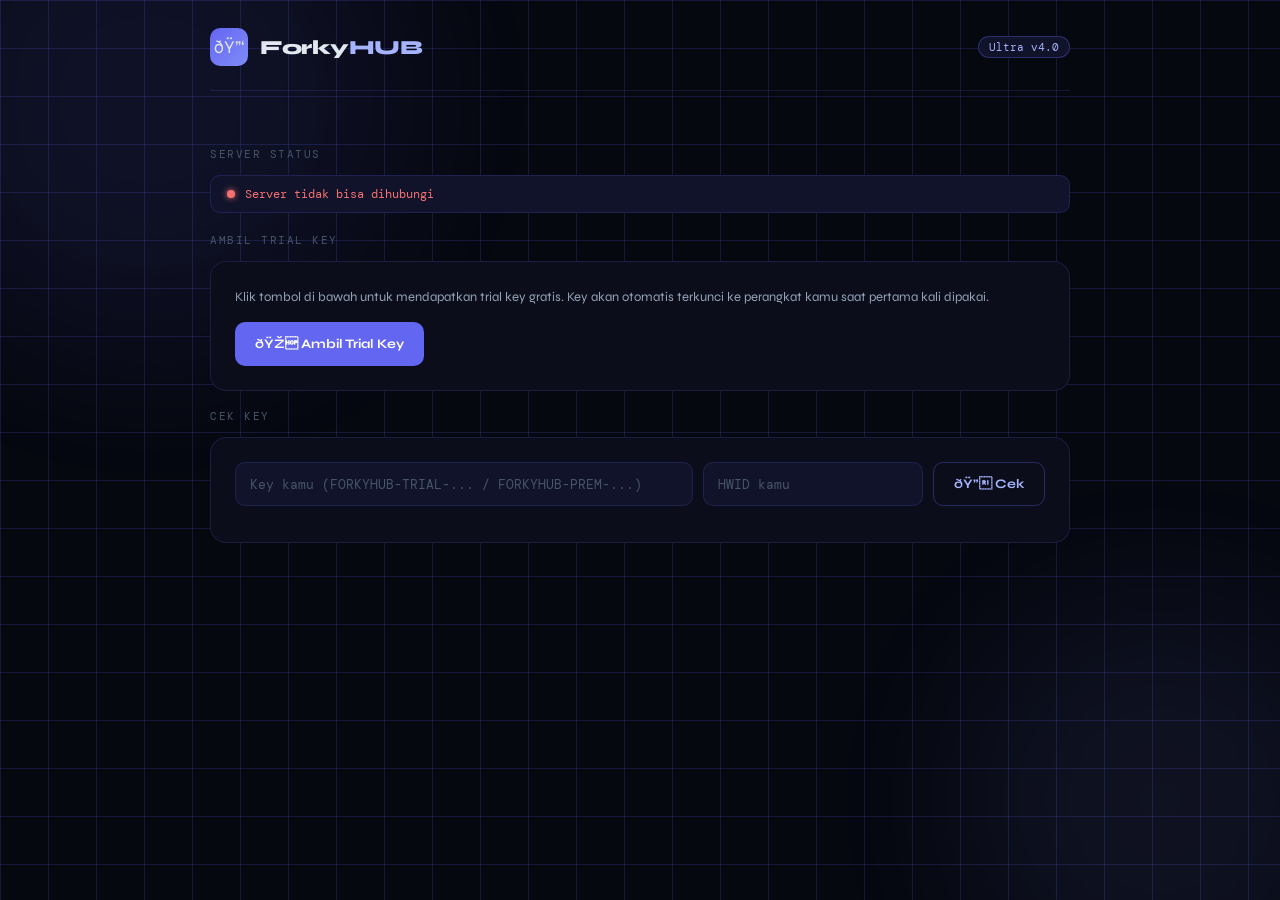
==== commit 2b4f3c4f: "Update index.html" ====
--- a/index.html
+++ b/index.html
@@ -162,9 +162,9 @@
 <!-- Login Overlay (admin) -->
 <div id="loginOverlay" style="display:none">
   <div class="lbox">
-    <div style="font-size:32px;margin-bottom:12px">🔐</div>
+    <div style="font-size:32px;margin-bottom:12px">ðŸ”</div>
     <h2>Admin Panel</h2>
-    <p>ForkyHUB Ultra — masukkan password</p>
+    <p>ForkyHUB Ultra â€” masukkan password</p>
     <input class="ibox" id="loginPw" type="password" placeholder="Password...">
     <button class="btn btn-p btn-full" style="margin-top:10px" onclick="doLogin()">Masuk</button>
   </div>
@@ -174,7 +174,7 @@
 <div class="wrap">
   <header>
     <div class="logo-wrap">
-      <div class="logo-icon">🔑</div>
+      <div class="logo-icon">ðŸ”‘</div>
       <div class="logo-txt">Forky<span>HUB</span></div>
     </div>
     <div class="ver">Ultra v4.0</div>
@@ -183,7 +183,7 @@
   <!-- ANNOUNCEMENT BANNER -->
   <div id="annBanner"></div>
 
-  <!-- ══════════════════ USER PAGE ══════════════════ -->
+  <!-- â•â•â•â•â•â•â•â•â•â•â•â•â•â•â•â•â•â• USER PAGE â•â•â•â•â•â•â•â•â•â•â•â•â•â•â•â•â•â• -->
   <div id="userPage">
     <!-- Script Status -->
     <div class="sec" id="scriptSecLabel" style="display:none">Status Script</div>
@@ -197,11 +197,11 @@
     <div class="sec">Ambil Trial Key</div>
     <div class="card">
       <div style="font-size:13px;color:var(--txt2);margin-bottom:14px;line-height:1.7">Klik tombol di bawah untuk mendapatkan trial key gratis. Key akan otomatis terkunci ke perangkat kamu saat pertama kali dipakai.</div>
-      <button class="btn btn-p" onclick="doGetTrial()">🎁 Ambil Trial Key</button>
+      <button class="btn btn-p" onclick="doGetTrial()">ðŸŽ Ambil Trial Key</button>
       <div id="trialResult" style="display:none;margin-top:18px">
         <div class="kbox">
-          <div><div class="kval" id="trialKey">—</div><div class="ksub" id="trialExp">—</div></div>
-          <button class="btn btn-o btn-sm" onclick="cp('trialKey')">📋 Copy</button>
+          <div><div class="kval" id="trialKey">â€”</div><div class="ksub" id="trialExp">â€”</div></div>
+          <button class="btn btn-o btn-sm" onclick="cp('trialKey')">ðŸ“‹ Copy</button>
         </div>
         <div class="cd"><div class="cdu"><div class="cdn" id="cdH">00</div><div class="cdl">Jam</div></div><div class="cdu"><div class="cdn" id="cdM">00</div><div class="cdl">Menit</div></div><div class="cdu"><div class="cdn" id="cdS">00</div><div class="cdl">Detik</div></div></div>
       </div>
@@ -213,48 +213,48 @@
       <div class="irow">
         <input class="ibox" id="chkKey" placeholder="Key kamu (FORKYHUB-TRIAL-... / FORKYHUB-PREM-...)">
         <input class="ibox" id="chkHwid" placeholder="HWID kamu" style="max-width:220px">
-        <button class="btn btn-o" onclick="doCheckKey()">🔍 Cek</button>
+        <button class="btn btn-o" onclick="doCheckKey()">ðŸ” Cek</button>
       </div>
       <div id="chkResult" style="display:none">
         <div class="sep"></div>
         <div style="display:grid;grid-template-columns:1fr 1fr;gap:8px;font-size:13px">
-          <div style="color:var(--txt3);font-family:var(--mono)">Status</div><div id="cr_status">—</div>
-          <div style="color:var(--txt3);font-family:var(--mono)">Tipe</div><div id="cr_type">—</div>
-          <div style="color:var(--txt3);font-family:var(--mono)">HWID</div><div id="cr_hwid">—</div>
-          <div style="color:var(--txt3);font-family:var(--mono)">Sisa Waktu</div><div id="cr_remain">—</div>
+          <div style="color:var(--txt3);font-family:var(--mono)">Status</div><div id="cr_status">â€”</div>
+          <div style="color:var(--txt3);font-family:var(--mono)">Tipe</div><div id="cr_type">â€”</div>
+          <div style="color:var(--txt3);font-family:var(--mono)">HWID</div><div id="cr_hwid">â€”</div>
+          <div style="color:var(--txt3);font-family:var(--mono)">Sisa Waktu</div><div id="cr_remain">â€”</div>
         </div>
       </div>
     </div>
   </div>
 
-  <!-- ══════════════════ ADMIN PAGE ══════════════════ -->
+  <!-- â•â•â•â•â•â•â•â•â•â•â•â•â•â•â•â•â•â• ADMIN PAGE â•â•â•â•â•â•â•â•â•â•â•â•â•â•â•â•â•â• -->
   <div id="adminPage" style="display:none">
     <!-- Kill Switch Banner -->
     <div id="killBanner" class="kcard off" style="display:none">
-      <div><div id="killTitle" style="font-size:15px;font-weight:700">—</div><div id="killSub" style="font-size:11px;color:var(--txt3);font-family:var(--mono);margin-top:3px">—</div></div>
-      <button class="btn btn-sm" id="killBannerBtn" onclick="toggleKill()">—</button>
+      <div><div id="killTitle" style="font-size:15px;font-weight:700">â€”</div><div id="killSub" style="font-size:11px;color:var(--txt3);font-family:var(--mono);margin-top:3px">â€”</div></div>
+      <button class="btn btn-sm" id="killBannerBtn" onclick="toggleKill()">â€”</button>
     </div>
 
     <!-- Stats -->
     <div class="sg">
-      <div class="sc"><div class="sn" id="st_total">—</div><div class="sl">Total Keys</div></div>
-      <div class="sc"><div class="sn" id="st_prem">—</div><div class="sl">Premium</div></div>
-      <div class="sc"><div class="sn" id="st_trial">—</div><div class="sl">Trial</div></div>
-      <div class="sc"><div class="sn" id="st_locked">—</div><div class="sl">HWID Locked</div></div>
-      <div class="sc"><div class="sn" id="st_exp">—</div><div class="sl">Expired</div></div>
-      <div class="sc"><div class="sn" id="st_ban">—</div><div class="sl">Blacklist</div></div>
+      <div class="sc"><div class="sn" id="st_total">â€”</div><div class="sl">Total Keys</div></div>
+      <div class="sc"><div class="sn" id="st_prem">â€”</div><div class="sl">Premium</div></div>
+      <div class="sc"><div class="sn" id="st_trial">â€”</div><div class="sl">Trial</div></div>
+      <div class="sc"><div class="sn" id="st_locked">â€”</div><div class="sl">HWID Locked</div></div>
+      <div class="sc"><div class="sn" id="st_exp">â€”</div><div class="sl">Expired</div></div>
+      <div class="sc"><div class="sn" id="st_ban">â€”</div><div class="sl">Blacklist</div></div>
     </div>
 
     <!-- Tabs -->
     <div class="tabs">
-      <div class="tab active" onclick="switchTab('tGen',this)">⚡ Generate</div>
-      <div class="tab" onclick="switchTab('tKeys',this)">🗝 Keys</div>
-      <div class="tab" onclick="switchTab('tBan',this)">🚫 Blacklist</div>
-      <div class="tab" onclick="switchTab('tKill',this)">🔴 Kill Switch</div>
-      <div class="tab" onclick="switchTab('tAnn',this)">📢 Announcement</div>
-      <div class="tab" onclick="switchTab('tCfg',this)">⚙️ Config</div>
-      <div class="tab" onclick="switchTab('tScripts',this)">📋 Script Status</div>
-      <div class="tab" onclick="switchTab('tTitles',this)">✏️ Title Editor</div>
+      <div class="tab active" onclick="switchTab('tGen',this)">âš¡ Generate</div>
+      <div class="tab" onclick="switchTab('tKeys',this)">ðŸ— Keys</div>
+      <div class="tab" onclick="switchTab('tBan',this)">ðŸš« Blacklist</div>
+      <div class="tab" onclick="switchTab('tKill',this)">ðŸ”´ Kill Switch</div>
+      <div class="tab" onclick="switchTab('tAnn',this)">ðŸ“¢ Announcement</div>
+      <div class="tab" onclick="switchTab('tCfg',this)">âš™ï¸ Config</div>
+      <div class="tab" onclick="switchTab('tScripts',this)">ðŸ“‹ Script Status</div>
+      <div class="tab" onclick="switchTab('tTitles',this)">âœï¸ Title Editor</div>
     </div>
 
     <!-- TAB: GENERATE -->
@@ -271,7 +271,7 @@
           <div><div style="font-size:10px;color:var(--txt3);font-family:var(--mono);margin-bottom:6px">CATATAN</div>
             <input class="ibox" id="gNote" placeholder="Nama buyer, order ID..."></div>
         </div>
-        <button class="btn btn-p" onclick="doGenKey()">✨ Generate Keys</button>
+        <button class="btn btn-p" onclick="doGenKey()">âœ¨ Generate Keys</button>
         <div id="genOut" style="display:none;margin-top:18px">
           <div class="sep"></div>
           <div class="sec">Hasil</div>
@@ -286,15 +286,15 @@
         <div style="padding:16px 20px;border-bottom:1px solid var(--line);display:flex;align-items:center;justify-content:space-between;flex-wrap:wrap;gap:10px">
           <div style="font-weight:700;font-size:15px">Database Keys</div>
           <div style="display:flex;gap:8px;flex-wrap:wrap">
-            <button class="btn btn-o btn-sm" onclick="loadKeys()">↻ Refresh</button>
-            <button class="btn btn-o btn-sm" onclick="exportCSV()">📥 Export CSV</button>
-            <button class="btn btn-d btn-sm" onclick="bulkDel('expired')">🗑 Hapus Expired</button>
+            <button class="btn btn-o btn-sm" onclick="loadKeys()">â†» Refresh</button>
+            <button class="btn btn-o btn-sm" onclick="exportCSV()">ðŸ“¥ Export CSV</button>
+            <button class="btn btn-d btn-sm" onclick="bulkDel('expired')">ðŸ—‘ Hapus Expired</button>
           </div>
         </div>
         <!-- Search + Filter -->
         <div style="padding:12px 20px;border-bottom:1px solid var(--line)">
           <div class="search-row">
-            <input class="ibox" id="srchKey" placeholder="🔍 Cari key / HWID / note..." oninput="renderKeys()">
+            <input class="ibox" id="srchKey" placeholder="ðŸ” Cari key / HWID / note..." oninput="renderKeys()">
             <select class="ibox" id="srchType" onchange="renderKeys()" style="max-width:160px">
               <option value="">Semua Tipe</option>
               <option value="premium">Premium</option>
@@ -316,7 +316,7 @@
           </table>
         </div>
         <div style="padding:12px 20px;border-top:1px solid var(--line);display:flex;gap:8px">
-          <button class="btn btn-d btn-sm" onclick="bulkDelSelected()">🗑 Hapus Terpilih</button>
+          <button class="btn btn-d btn-sm" onclick="bulkDelSelected()">ðŸ—‘ Hapus Terpilih</button>
           <span id="selCount" style="font-size:12px;color:var(--txt3);font-family:var(--mono);align-self:center">0 terpilih</span>
         </div>
       </div>
@@ -324,7 +324,7 @@
       <div id="editDurCard" style="display:none;margin-top:14px">
         <div class="card">
           <div class="sec">Edit Durasi Key</div>
-          <div style="font-family:var(--mono);font-size:12px;color:var(--acc3);margin-bottom:12px" id="editDurKey">—</div>
+          <div style="font-family:var(--mono);font-size:12px;color:var(--acc3);margin-bottom:12px" id="editDurKey">â€”</div>
           <div class="irow">
             <select class="ibox" id="editDurMode" style="max-width:200px">
               <option value="add">Tambah jam</option>
@@ -333,8 +333,8 @@
               <option value="perm">Jadikan Permanen</option>
             </select>
             <input class="ibox" id="editDurVal" type="number" placeholder="Jumlah jam" style="max-width:160px">
-            <button class="btn btn-p" onclick="doEditDur()">✅ Simpan</button>
-            <button class="btn btn-o" onclick="document.getElementById('editDurCard').style.display='none'">✕ Batal</button>
+            <button class="btn btn-p" onclick="doEditDur()">âœ… Simpan</button>
+            <button class="btn btn-o" onclick="document.getElementById('editDurCard').style.display='none'">âœ• Batal</button>
           </div>
         </div>
       </div>
@@ -347,13 +347,13 @@
         <div class="irow">
           <input class="ibox" id="blHwid" placeholder="HWID yang diblokir">
           <input class="ibox" id="blReason" placeholder="Alasan" style="max-width:200px">
-          <button class="btn btn-d" onclick="doBlacklist()">🚫 Blacklist</button>
+          <button class="btn btn-d" onclick="doBlacklist()">ðŸš« Blacklist</button>
         </div>
       </div>
       <div class="card" style="padding:0;overflow:hidden">
         <div style="padding:16px 20px;border-bottom:1px solid var(--line);display:flex;align-items:center;justify-content:space-between">
           <div style="font-weight:700">Daftar Blacklist</div>
-          <button class="btn btn-o btn-sm" onclick="loadBlacklist()">↻ Refresh</button>
+          <button class="btn btn-o btn-sm" onclick="loadBlacklist()">â†» Refresh</button>
         </div>
         <div class="tbl-wrap"><table>
           <thead><tr><th>HWID</th><th>Alasan</th><th>Waktu</th></tr></thead>
@@ -369,10 +369,10 @@
         <div style="font-size:13px;color:var(--txt2);line-height:1.8;margin-bottom:18px">Kill Switch mematikan <strong>seluruh validasi</strong> di Worker secara instan. Semua user yang mencoba validasi key akan mendapat error.</div>
         <input class="ibox" id="killMsg" placeholder="Pesan untuk user (opsional)" style="margin-bottom:12px">
         <div style="display:flex;gap:10px;flex-wrap:wrap">
-          <button class="btn btn-d" onclick="setKill(true)">🔴 Aktifkan Kill Switch</button>
-          <button class="btn btn-ok" onclick="setKill(false)">🟢 Nonaktifkan</button>
-        </div>
-        <div id="killStatus" style="margin-top:16px;font-family:var(--mono);font-size:12px;color:var(--txt3)">Status: —</div>
+          <button class="btn btn-d" onclick="setKill(true)">ðŸ”´ Aktifkan Kill Switch</button>
+          <button class="btn btn-ok" onclick="setKill(false)">ðŸŸ¢ Nonaktifkan</button>
+        </div>
+        <div id="killStatus" style="margin-top:16px;font-family:var(--mono);font-size:12px;color:var(--txt3)">Status: â€”</div>
       </div>
     </div>
 
@@ -383,16 +383,16 @@
         <div style="font-size:13px;color:var(--txt2);margin-bottom:16px;line-height:1.7">Pesan ini akan muncul sebagai banner di halaman user (atas halaman).</div>
         <div class="irow" style="margin-bottom:10px">
           <select class="ibox" id="annType" style="max-width:160px">
-            <option value="info">ℹ️ Info (Biru)</option>
-            <option value="warn">⚠️ Warning (Kuning)</option>
-            <option value="danger">🔴 Danger (Merah)</option>
+            <option value="info">â„¹ï¸ Info (Biru)</option>
+            <option value="warn">âš ï¸ Warning (Kuning)</option>
+            <option value="danger">ðŸ”´ Danger (Merah)</option>
           </select>
           <label class="chk"><input type="checkbox" id="annActive" checked> Aktifkan</label>
         </div>
         <textarea class="ibox" id="annText" placeholder="Teks announcement..." style="height:80px;padding:10px;resize:vertical;line-height:1.6"></textarea>
         <div style="display:flex;gap:10px;margin-top:12px">
-          <button class="btn btn-p" onclick="saveAnn()">💾 Simpan Announcement</button>
-          <button class="btn btn-o" onclick="clearAnn()">✕ Hapus Banner</button>
+          <button class="btn btn-p" onclick="saveAnn()">ðŸ’¾ Simpan Announcement</button>
+          <button class="btn btn-o" onclick="clearAnn()">âœ• Hapus Banner</button>
         </div>
         <div class="sep"></div>
         <div class="sec">Preview</div>
@@ -408,11 +408,11 @@
           <div style="font-size:11px;color:var(--txt3);font-family:var(--mono);margin-bottom:8px">DURASI TRIAL KEY (JAM)</div>
           <div class="irow">
             <input class="ibox" id="cfgTrialHours" type="number" value="6" min="1" style="max-width:160px">
-            <button class="btn btn-p" onclick="saveCfg()">💾 Simpan</button>
+            <button class="btn btn-p" onclick="saveCfg()">ðŸ’¾ Simpan</button>
           </div>
           <div style="font-size:12px;color:var(--txt3);margin-top:6px;font-family:var(--mono)">Default: 6 jam. Ubah ini untuk semua trial key yang dibuat setelah ini.</div>
         </div>
-        <div id="cfgStatus" style="font-size:12px;font-family:var(--mono);color:var(--txt3)">—</div>
+        <div id="cfgStatus" style="font-size:12px;font-family:var(--mono);color:var(--txt3)">â€”</div>
       </div>
     </div>
 
@@ -423,8 +423,8 @@
         <div style="font-size:13px;color:var(--txt2);margin-bottom:16px;line-height:1.7">Daftar ini muncul di halaman user dan halaman login. Tambah, edit, atau hapus script sesuai kebutuhan.</div>
         <div id="scriptEditorList"></div>
         <div style="display:flex;gap:10px;margin-top:12px;flex-wrap:wrap">
-          <button class="btn btn-o" onclick="addScriptRow()">➕ Tambah Script</button>
-          <button class="btn btn-p" onclick="saveScripts()">💾 Simpan Semua</button>
+          <button class="btn btn-o" onclick="addScriptRow()">âž• Tambah Script</button>
+          <button class="btn btn-p" onclick="saveScripts()">ðŸ’¾ Simpan Semua</button>
         </div>
       </div>
       <!-- Preview -->
@@ -445,7 +445,7 @@
         <div style="display:grid;grid-template-columns:1fr 1fr;gap:16px">
           <div>
             <div style="font-size:10px;color:var(--acc3);font-family:var(--mono);margin-bottom:6px;letter-spacing:1px">WINDOW TITLE</div>
-            <div style="font-size:11px;color:var(--txt3);font-family:var(--mono);margin-bottom:6px">Judul utama window script (gradient cyan→biru)</div>
+            <div style="font-size:11px;color:var(--txt3);font-family:var(--mono);margin-bottom:6px">Judul utama window script (gradient cyanâ†’biru)</div>
             <input class="ibox" id="t_windowTitle" placeholder="ForkyHUB">
           </div>
           <div>
@@ -475,10 +475,10 @@
           </div>
         </div>
         <div style="display:flex;gap:10px;margin-top:20px">
-          <button class="btn btn-p" onclick="saveTitles()">💾 Simpan Titles</button>
-          <button class="btn btn-o" onclick="loadTitles()">↻ Refresh</button>
-        </div>
-        <div id="titleStatus" style="margin-top:12px;font-family:var(--mono);font-size:12px;color:var(--txt3)">—</div>
+          <button class="btn btn-p" onclick="saveTitles()">ðŸ’¾ Simpan Titles</button>
+          <button class="btn btn-o" onclick="loadTitles()">â†» Refresh</button>
+        </div>
+        <div id="titleStatus" style="margin-top:12px;font-family:var(--mono);font-size:12px;color:var(--txt3)">â€”</div>
       </div>
       <!-- Preview -->
       <div class="card">
@@ -499,15 +499,16 @@
 </div><!-- /wrap -->
 
 <script>
-// ── CONFIG ──────────────────────────────────────────────────────
-const WORKER = "https://forkyhub-worker.forkyhub.workers.dev";
-let ADMIN_TOKEN = null;
+// â”€â”€ CONFIG â”€â”€â”€â”€â”€â”€â”€â”€â”€â”€â”€â”€â”€â”€â”€â”€â”€â”€â”€â”€â”€â”€â”€â”€â”€â”€â”€â”€â”€â”€â”€â”€â”€â”€â”€â”€â”€â”€â”€â”€â”€â”€â”€â”€â”€â”€â”€â”€â”€â”€â”€â”€â”€â”€
+const WORKER = "https://forkyhub-worker-production.forkyhub.workers.dev";
+const API_BASE = "https://forkyhub-worker-production.forkyhub.workers.dev";
+let adminToken = null;
 let killActive  = false;
 let allKeys     = [];
 let cdInt       = null;
 let editDurTarget = null;
 
-// ── BOOT ────────────────────────────────────────────────────────
+// â”€â”€ BOOT â”€â”€â”€â”€â”€â”€â”€â”€â”€â”€â”€â”€â”€â”€â”€â”€â”€â”€â”€â”€â”€â”€â”€â”€â”€â”€â”€â”€â”€â”€â”€â”€â”€â”€â”€â”€â”€â”€â”€â”€â”€â”€â”€â”€â”€â”€â”€â”€â”€â”€â”€â”€â”€â”€â”€â”€
 function boot() {
   if (location.hash === "#admin") {
     document.getElementById("userPage").style.display  = "none";
@@ -522,7 +523,7 @@
 window.addEventListener("hashchange", boot);
 boot();
 
-// ── PUBLIC DATA (announcement + scripts + trial hours) ──────────
+// â”€â”€ PUBLIC DATA (announcement + scripts + trial hours) â”€â”€â”€â”€â”€â”€â”€â”€â”€â”€
 async function loadPublic() {
   try {
     const d = await fetch(`${WORKER}/public`).then(r => r.json());
@@ -543,15 +544,15 @@
 }
 
 function renderScriptGrid(scripts, targetId) {
-  const statusLabel = { working: "Working ✓", high_risk: "High Risk ⚠", ban_wave: "Ban Wave ✗", offline: "Offline —" };
+  const statusLabel = { working: "Working âœ“", high_risk: "High Risk âš ", ban_wave: "Ban Wave âœ—", offline: "Offline â€”" };
   document.getElementById(targetId).innerHTML = scripts.map(s => `
     <div class="script-card">
       <div class="sc-dot ${s.status}"></div>
-      <div><div class="sc-name">${s.name}</div><div class="sc-status">${statusLabel[s.status] || s.status}${s.note ? " · " + s.note : ""}</div></div>
+      <div><div class="sc-name">${s.name}</div><div class="sc-status">${statusLabel[s.status] || s.status}${s.note ? " Â· " + s.note : ""}</div></div>
     </div>`).join("");
 }
 
-// ── SERVER STATUS ────────────────────────────────────────────────
+// â”€â”€ SERVER STATUS â”€â”€â”€â”€â”€â”€â”€â”€â”€â”€â”€â”€â”€â”€â”€â”€â”€â”€â”€â”€â”€â”€â”€â”€â”€â”€â”€â”€â”€â”€â”€â”€â”€â”€â”€â”€â”€â”€â”€â”€â”€â”€â”€â”€â”€â”€â”€â”€
 async function checkStatus() {
   const dot = document.getElementById("svrDot");
   const txt = document.getElementById("svrTxt");
@@ -559,25 +560,25 @@
     const d = await fetch(`${WORKER}/status`).then(r => r.json());
     if (d.kill) {
       dot.className = "dot err"; txt.style.color = "var(--err)";
-      txt.textContent = "⚠️ Script dinonaktifkan: " + (d.message || "Maintenance");
+      txt.textContent = "âš ï¸ Script dinonaktifkan: " + (d.message || "Maintenance");
     } else {
       dot.className = "dot ok"; txt.style.color = "var(--ok)";
-      txt.textContent = "Server online — " + new Date(d.ts).toLocaleTimeString("id-ID");
+      txt.textContent = "Server online â€” " + new Date(d.ts).toLocaleTimeString("id-ID");
     }
   } catch { dot.className = "dot err"; txt.style.color = "var(--err)"; txt.textContent = "Server tidak bisa dihubungi"; }
 }
 
-// ── GET TRIAL ────────────────────────────────────────────────────
+// â”€â”€ GET TRIAL â”€â”€â”€â”€â”€â”€â”€â”€â”€â”€â”€â”€â”€â”€â”€â”€â”€â”€â”€â”€â”€â”€â”€â”€â”€â”€â”€â”€â”€â”€â”€â”€â”€â”€â”€â”€â”€â”€â”€â”€â”€â”€â”€â”€â”€â”€â”€â”€â”€â”€â”€â”€
 async function doGetTrial() {
   try {
     const d = await fetch(`${WORKER}/trial`).then(r => r.json());
-    if (!d.ok) { toast("❌ " + (d.message || d.error)); return; }
+    if (!d.ok) { toast("âŒ " + (d.message || d.error)); return; }
     document.getElementById("trialKey").textContent = d.key;
     document.getElementById("trialExp").textContent = d.expiresAt ? "Berlaku hingga " + new Date(d.expiresAt).toLocaleString("id-ID") : "Permanen";
     document.getElementById("trialResult").style.display = "block";
     if (d.expiresAt) startCD(d.expiresAt);
-    cpText(d.key); toast("✅ Key diambil & dicopy!");
-  } catch { toast("❌ Gagal menghubungi server"); }
+    cpText(d.key); toast("âœ… Key diambil & dicopy!");
+  } catch { toast("âŒ Gagal menghubungi server"); }
 }
 
 function startCD(exp) {
@@ -592,27 +593,27 @@
   tick(); cdInt = setInterval(tick, 1000);
 }
 
-// ── CHECK KEY ────────────────────────────────────────────────────
+// â”€â”€ CHECK KEY â”€â”€â”€â”€â”€â”€â”€â”€â”€â”€â”€â”€â”€â”€â”€â”€â”€â”€â”€â”€â”€â”€â”€â”€â”€â”€â”€â”€â”€â”€â”€â”€â”€â”€â”€â”€â”€â”€â”€â”€â”€â”€â”€â”€â”€â”€â”€â”€â”€â”€â”€â”€
 async function doCheckKey() {
   const key  = document.getElementById("chkKey").value.trim();
   const hwid = document.getElementById("chkHwid").value.trim();
-  if (!key || !hwid) { toast("⚠ Isi key dan HWID"); return; }
+  if (!key || !hwid) { toast("âš  Isi key dan HWID"); return; }
   try {
     const d = await fetch(`${WORKER}/validate?key=${encodeURIComponent(key)}&hwid=${encodeURIComponent(hwid)}`).then(r => r.json());
     document.getElementById("chkResult").style.display = "block";
     const fmtMs = ms => { if(!ms||ms<=0) return "Expired"; const h=Math.floor(ms/3600000),m=Math.floor((ms%3600000)/60000),s=Math.floor((ms%60000)/1000); return h>=24?`${Math.floor(h/24)}d ${h%24}h`:`${h}h ${m}m ${s}s`; };
-    document.getElementById("cr_status").innerHTML = d.valid ? `<span style="color:var(--ok)">✅ Valid</span>` : `<span style="color:var(--err)">❌ ${d.error||"Invalid"}</span>`;
-    document.getElementById("cr_type").textContent   = d.type ? d.type.toUpperCase() : "—";
-    document.getElementById("cr_hwid").textContent   = d.hwid ? d.hwid.slice(0,20)+"…" : "Belum terkunci";
+    document.getElementById("cr_status").innerHTML = d.valid ? `<span style="color:var(--ok)">âœ… Valid</span>` : `<span style="color:var(--err)">âŒ ${d.error||"Invalid"}</span>`;
+    document.getElementById("cr_type").textContent   = d.type ? d.type.toUpperCase() : "â€”";
+    document.getElementById("cr_hwid").textContent   = d.hwid ? d.hwid.slice(0,20)+"â€¦" : "Belum terkunci";
     document.getElementById("cr_remain").textContent = d.remainMs != null ? fmtMs(d.remainMs) : (d.expiresAt ? "Expired" : "Permanen");
-  } catch { toast("❌ Gagal"); }
+  } catch { toast("âŒ Gagal"); }
 }
 
 // ================================================================
 //  ADMIN
 // ================================================================
 async function doLogin() {
-  ADMIN_TOKEN = document.getElementById("loginPw").value;
+  adminToken = document.getElementById("loginPw").value;
   document.getElementById("loginOverlay").style.display = "none";
   await loadAdminAll();
 }
@@ -620,7 +621,7 @@
 async function apiFetch(path, opts = {}) {
   const r = await fetch(WORKER + path, {
     ...opts,
-    headers: { "Content-Type": "application/json", Authorization: `Bearer ${ADMIN_TOKEN}`, ...(opts.headers||{}) },
+    headers: { "Content-Type": "application/json", Authorization: `Bearer ${adminToken}`, ...(opts.headers||{}) },
   });
   return r.json();
 }
@@ -629,7 +630,7 @@
 
 async function loadStats() {
   const d = await apiFetch("/admin/stats");
-  if (!d.ok) { toast("❌ Password salah / Worker error"); return; }
+  if (!d.ok) { toast("âŒ Password salah / Worker error"); return; }
   const s = d.stats;
   document.getElementById("st_total").textContent  = s.total;
   document.getElementById("st_prem").textContent   = s.premium;
@@ -646,7 +647,7 @@
   killActive = d.kill;
   updateKillUI();
   const el = document.getElementById("killStatus");
-  el.textContent = "Kill Switch: " + (d.kill ? "🔴 AKTIF — " + (d.message || "Tanpa pesan") : "🟢 Tidak aktif");
+  el.textContent = "Kill Switch: " + (d.kill ? "ðŸ”´ AKTIF â€” " + (d.message || "Tanpa pesan") : "ðŸŸ¢ Tidak aktif");
   el.style.color = d.kill ? "var(--err)" : "var(--ok)";
 }
 
@@ -659,9 +660,9 @@
   const b = document.getElementById("killBanner");
   b.style.display = "flex";
   b.className = "kcard " + (killActive ? "on" : "off");
-  document.getElementById("killTitle").textContent = killActive ? "⚠️ Kill Switch AKTIF — Script dimatikan" : "✅ Script Berjalan Normal";
+  document.getElementById("killTitle").textContent = killActive ? "âš ï¸ Kill Switch AKTIF â€” Script dimatikan" : "âœ… Script Berjalan Normal";
   document.getElementById("killSub").textContent   = killActive ? "Semua validasi diblokir" : "Semua sistem online";
-  document.getElementById("killBannerBtn").textContent = killActive ? "🟢 Hidupkan" : "🔴 Matikan";
+  document.getElementById("killBannerBtn").textContent = killActive ? "ðŸŸ¢ Hidupkan" : "ðŸ”´ Matikan";
   document.getElementById("killBannerBtn").className   = "btn btn-sm " + (killActive ? "btn-ok" : "btn-d");
 }
 
@@ -670,11 +671,11 @@
 async function setKill(active) {
   const msg = document.getElementById("killMsg").value;
   const d = await apiFetch("/admin/killswitch", { method: "POST", body: JSON.stringify({ active, message: msg }) });
-  if (d.ok) { killActive = active; updateKillUI(); await loadKillStatus(); toast(active ? "🔴 Kill Switch aktif!" : "🟢 Script hidup kembali!"); }
-  else toast("❌ " + d.error);
-}
-
-// ── GENERATE KEY ────────────────────────────────────────────────
+  if (d.ok) { killActive = active; updateKillUI(); await loadKillStatus(); toast(active ? "ðŸ”´ Kill Switch aktif!" : "ðŸŸ¢ Script hidup kembali!"); }
+  else toast("âŒ " + d.error);
+}
+
+// â”€â”€ GENERATE KEY â”€â”€â”€â”€â”€â”€â”€â”€â”€â”€â”€â”€â”€â”€â”€â”€â”€â”€â”€â”€â”€â”€â”€â”€â”€â”€â”€â”€â”€â”€â”€â”€â”€â”€â”€â”€â”€â”€â”€â”€â”€â”€â”€â”€â”€â”€â”€â”€
 async function doGenKey() {
   const d = await apiFetch("/admin/keygen", { method: "POST", body: JSON.stringify({
     type: document.getElementById("gType").value,
@@ -682,22 +683,22 @@
     amount: Number(document.getElementById("gAmt").value) || 1,
     note: document.getElementById("gNote").value,
   })});
-  if (!d.ok) { toast("❌ " + d.error); return; }
+  if (!d.ok) { toast("âŒ " + d.error); return; }
   document.getElementById("genList").innerHTML = d.keys.map(k => `
     <div class="kbox" style="margin-bottom:8px">
-      <div><div class="kval">${k.key}</div><div class="ksub">${k.expiresAt ? new Date(k.expiresAt).toLocaleString("id-ID") : "Permanen"} · ${k.type}</div></div>
-      <button class="btn btn-o btn-sm" onclick="cpText('${k.key}');toast('📋 Copied!')">📋</button>
+      <div><div class="kval">${k.key}</div><div class="ksub">${k.expiresAt ? new Date(k.expiresAt).toLocaleString("id-ID") : "Permanen"} Â· ${k.type}</div></div>
+      <button class="btn btn-o btn-sm" onclick="cpText('${k.key}');toast('ðŸ“‹ Copied!')">ðŸ“‹</button>
     </div>`).join("");
   document.getElementById("genOut").style.display = "block";
-  toast(`✅ ${d.keys.length} key dibuat!`);
+  toast(`âœ… ${d.keys.length} key dibuat!`);
   loadStats();
 }
 
-// ── KEYS TABLE ───────────────────────────────────────────────────
+// â”€â”€ KEYS TABLE â”€â”€â”€â”€â”€â”€â”€â”€â”€â”€â”€â”€â”€â”€â”€â”€â”€â”€â”€â”€â”€â”€â”€â”€â”€â”€â”€â”€â”€â”€â”€â”€â”€â”€â”€â”€â”€â”€â”€â”€â”€â”€â”€â”€â”€â”€â”€â”€â”€â”€â”€
 async function loadKeys() {
   document.getElementById("keysTbl").innerHTML = `<tr><td colspan="8" style="text-align:center;padding:24px;color:var(--txt3)">Loading...</td></tr>`;
   const d = await apiFetch("/admin/keys");
-  if (!d.ok) { toast("❌ Gagal"); return; }
+  if (!d.ok) { toast("âŒ Gagal"); return; }
   allKeys = d.keys;
   renderKeys();
 }
@@ -707,7 +708,7 @@
   const fType  = document.getElementById("srchType").value;
   const fStat  = document.getElementById("srchStatus").value;
   const now    = Date.now();
-  const fmtMs  = ms => { if(!ms||ms<=0) return "—"; const h=Math.floor(ms/3600000),m=Math.floor((ms%3600000)/60000); return h>=24?`${Math.floor(h/24)}d ${h%24}h`:`${h}h ${m}m`; };
+  const fmtMs  = ms => { if(!ms||ms<=0) return "â€”"; const h=Math.floor(ms/3600000),m=Math.floor((ms%3600000)/60000); return h>=24?`${Math.floor(h/24)}d ${h%24}h`:`${h}h ${m}m`; };
 
   const filtered = allKeys.filter(k => {
     const exp = k.expiresAt && now > k.expiresAt;
@@ -729,7 +730,7 @@
     const exp     = k.expiresAt && now > k.expiresAt;
     const rem     = k.expiresAt ? Math.max(0, k.expiresAt - now) : null;
     const expStr  = k.expiresAt ? new Date(k.expiresAt).toLocaleString("id-ID",{dateStyle:"short",timeStyle:"short"}) : "Permanen";
-    const hwidEl  = k.hwid ? `<span class="pill locked">${k.hwid.slice(0,12)}…</span>` : `<span class="pill free">Kosong</span>`;
+    const hwidEl  = k.hwid ? `<span class="pill locked">${k.hwid.slice(0,12)}â€¦</span>` : `<span class="pill free">Kosong</span>`;
     return `<tr>
       <td><input type="checkbox" class="row-chk" data-key="${k.key}" onchange="updateSelCount()"></td>
       <td style="color:var(--acc3);font-weight:600">${k.key}</td>
@@ -737,12 +738,12 @@
       <td>${hwidEl}</td>
       <td>${expStr}</td>
       <td style="color:${exp?'var(--err)':'var(--txt2)'}">${exp ? "Expired" : rem ? fmtMs(rem) : "Permanen"}</td>
-      <td style="color:var(--txt3)">${k.note||"—"}</td>
+      <td style="color:var(--txt3)">${k.note||"â€”"}</td>
       <td>
         <div style="display:flex;gap:5px">
-          <button class="btn btn-o btn-sm" onclick="openEditDur('${k.key}')">✏️</button>
-          <button class="btn btn-o btn-sm" onclick="doResetHwid('${k.key}')">↺</button>
-          <button class="btn btn-d btn-sm" onclick="doDelKey('${k.key}')">✕</button>
+          <button class="btn btn-o btn-sm" onclick="openEditDur('${k.key}')">âœï¸</button>
+          <button class="btn btn-o btn-sm" onclick="doResetHwid('${k.key}')">â†º</button>
+          <button class="btn btn-d btn-sm" onclick="doDelKey('${k.key}')">âœ•</button>
         </div>
       </td>
     </tr>`;
@@ -759,21 +760,21 @@
 }
 async function bulkDelSelected() {
   const keys = [...document.querySelectorAll(".row-chk:checked")].map(c => c.dataset.key);
-  if (!keys.length) { toast("⚠ Pilih key dulu"); return; }
+  if (!keys.length) { toast("âš  Pilih key dulu"); return; }
   if (!confirm(`Hapus ${keys.length} key?`)) return;
   const d = await apiFetch("/admin/bulkdelete", { method: "DELETE", body: JSON.stringify({ mode: "list", keys }) });
-  if (d.ok) { toast(`🗑 ${d.deleted} key dihapus`); loadKeys(); loadStats(); }
-  else toast("❌ " + d.error);
+  if (d.ok) { toast(`ðŸ—‘ ${d.deleted} key dihapus`); loadKeys(); loadStats(); }
+  else toast("âŒ " + d.error);
 }
 async function bulkDel(mode) {
   const label = { expired: "semua key expired", all: "SEMUA key" }[mode] || mode;
   if (!confirm(`Hapus ${label}?`)) return;
   const d = await apiFetch("/admin/bulkdelete", { method: "DELETE", body: JSON.stringify({ mode }) });
-  if (d.ok) { toast(`🗑 ${d.deleted} key dihapus`); loadKeys(); loadStats(); }
-  else toast("❌ " + d.error);
-}
-
-// ── EDIT DURATION ────────────────────────────────────────────────
+  if (d.ok) { toast(`ðŸ—‘ ${d.deleted} key dihapus`); loadKeys(); loadStats(); }
+  else toast("âŒ " + d.error);
+}
+
+// â”€â”€ EDIT DURATION â”€â”€â”€â”€â”€â”€â”€â”€â”€â”€â”€â”€â”€â”€â”€â”€â”€â”€â”€â”€â”€â”€â”€â”€â”€â”€â”€â”€â”€â”€â”€â”€â”€â”€â”€â”€â”€â”€â”€â”€â”€â”€â”€â”€â”€â”€â”€â”€
 function openEditDur(key) {
   editDurTarget = key;
   document.getElementById("editDurKey").textContent = key;
@@ -789,39 +790,39 @@
   if (mode === "set")  body.setHours = val;
   if (mode === "perm") body.setHours = 0;
   const d = await apiFetch("/admin/editduration", { method: "PATCH", body: JSON.stringify(body) });
-  if (d.ok) { toast("✅ Durasi diubah!"); document.getElementById("editDurCard").style.display = "none"; loadKeys(); }
-  else toast("❌ " + d.error);
+  if (d.ok) { toast("âœ… Durasi diubah!"); document.getElementById("editDurCard").style.display = "none"; loadKeys(); }
+  else toast("âŒ " + d.error);
 }
 
 async function doDelKey(key) {
   if (!confirm(`Hapus key ${key}?`)) return;
   const d = await apiFetch("/admin/delete", { method: "DELETE", body: JSON.stringify({ key }) });
-  if (d.ok) { toast("🗑 Key dihapus"); loadKeys(); loadStats(); }
-  else toast("❌ " + d.error);
+  if (d.ok) { toast("ðŸ—‘ Key dihapus"); loadKeys(); loadStats(); }
+  else toast("âŒ " + d.error);
 }
 async function doResetHwid(key) {
   const d = await apiFetch("/admin/resetHwid", { method: "POST", body: JSON.stringify({ key }) });
-  if (d.ok) { toast("🔄 HWID direset!"); loadKeys(); }
-  else toast("❌ " + d.error);
-}
-
-// ── BLACKLIST ────────────────────────────────────────────────────
+  if (d.ok) { toast("ðŸ”„ HWID direset!"); loadKeys(); }
+  else toast("âŒ " + d.error);
+}
+
+// â”€â”€ BLACKLIST â”€â”€â”€â”€â”€â”€â”€â”€â”€â”€â”€â”€â”€â”€â”€â”€â”€â”€â”€â”€â”€â”€â”€â”€â”€â”€â”€â”€â”€â”€â”€â”€â”€â”€â”€â”€â”€â”€â”€â”€â”€â”€â”€â”€â”€â”€â”€â”€â”€â”€â”€â”€
 async function doBlacklist() {
   const hwid = document.getElementById("blHwid").value.trim();
   const reason = document.getElementById("blReason").value.trim();
-  if (!hwid) { toast("⚠ Masukkan HWID"); return; }
+  if (!hwid) { toast("âš  Masukkan HWID"); return; }
   const d = await apiFetch("/admin/blacklist", { method: "POST", body: JSON.stringify({ hwid, reason }) });
-  if (d.ok) { toast("🚫 HWID diblacklist!"); loadBlacklist(); loadStats(); document.getElementById("blHwid").value = ""; }
-  else toast("❌ " + d.error);
+  if (d.ok) { toast("ðŸš« HWID diblacklist!"); loadBlacklist(); loadStats(); document.getElementById("blHwid").value = ""; }
+  else toast("âŒ " + d.error);
 }
 async function loadBlacklist() {
   const d = await apiFetch("/admin/blacklist");
   const tb = document.getElementById("banTbl");
   if (!d.ok || !d.list.length) { tb.innerHTML = `<tr><td colspan="3" style="text-align:center;padding:24px;color:var(--txt3)">Kosong</td></tr>`; return; }
-  tb.innerHTML = d.list.map(b => `<tr><td style="color:var(--err)">${b.hwid}</td><td>${b.reason||"—"}</td><td>${new Date(b.bannedAt).toLocaleString("id-ID")}</td></tr>`).join("");
-}
-
-// ── ANNOUNCEMENT ────────────────────────────────────────────────
+  tb.innerHTML = d.list.map(b => `<tr><td style="color:var(--err)">${b.hwid}</td><td>${b.reason||"â€”"}</td><td>${new Date(b.bannedAt).toLocaleString("id-ID")}</td></tr>`).join("");
+}
+
+// â”€â”€ ANNOUNCEMENT â”€â”€â”€â”€â”€â”€â”€â”€â”€â”€â”€â”€â”€â”€â”€â”€â”€â”€â”€â”€â”€â”€â”€â”€â”€â”€â”€â”€â”€â”€â”€â”€â”€â”€â”€â”€â”€â”€â”€â”€â”€â”€â”€â”€â”€â”€â”€â”€
 const annTypeColors = { info: "var(--info)", warn: "var(--warn)", danger: "var(--err)" };
 document.getElementById("annType").addEventListener("change", updateAnnPreview);
 document.getElementById("annText").addEventListener("input", updateAnnPreview);
@@ -842,22 +843,22 @@
   const type   = document.getElementById("annType").value;
   const active = document.getElementById("annActive").checked;
   const d = await apiFetch("/admin/announcement", { method: "POST", body: JSON.stringify({ text, type, active }) });
-  if (d.ok) toast("✅ Announcement disimpan!"); else toast("❌ " + d.error);
+  if (d.ok) toast("âœ… Announcement disimpan!"); else toast("âŒ " + d.error);
 }
 async function clearAnn() {
   const d = await apiFetch("/admin/announcement", { method: "POST", body: JSON.stringify({ text: "", type: "info", active: false }) });
-  if (d.ok) { document.getElementById("annText").value = ""; document.getElementById("annPreview").style.display = "none"; toast("✅ Banner dihapus"); }
-}
-
-// ── CONFIG ───────────────────────────────────────────────────────
+  if (d.ok) { document.getElementById("annText").value = ""; document.getElementById("annPreview").style.display = "none"; toast("âœ… Banner dihapus"); }
+}
+
+// â”€â”€ CONFIG â”€â”€â”€â”€â”€â”€â”€â”€â”€â”€â”€â”€â”€â”€â”€â”€â”€â”€â”€â”€â”€â”€â”€â”€â”€â”€â”€â”€â”€â”€â”€â”€â”€â”€â”€â”€â”€â”€â”€â”€â”€â”€â”€â”€â”€â”€â”€â”€â”€â”€â”€â”€â”€â”€â”€
 async function saveCfg() {
   const trialHours = Number(document.getElementById("cfgTrialHours").value);
   const d = await apiFetch("/admin/config", { method: "POST", body: JSON.stringify({ trialHours }) });
-  if (d.ok) { toast(`✅ Trial duration diset ke ${trialHours} jam`); document.getElementById("cfgStatus").textContent = `Tersimpan: trial = ${trialHours} jam`; }
-  else toast("❌ " + d.error);
-}
-
-// ── SCRIPT STATUS EDITOR ─────────────────────────────────────────
+  if (d.ok) { toast(`âœ… Trial duration diset ke ${trialHours} jam`); document.getElementById("cfgStatus").textContent = `Tersimpan: trial = ${trialHours} jam`; }
+  else toast("âŒ " + d.error);
+}
+
+// â”€â”€ SCRIPT STATUS EDITOR â”€â”€â”€â”€â”€â”€â”€â”€â”€â”€â”€â”€â”€â”€â”€â”€â”€â”€â”€â”€â”€â”€â”€â”€â”€â”€â”€â”€â”€â”€â”€â”€â”€â”€â”€â”€â”€â”€â”€â”€â”€
 let scriptRows = [];
 
 async function loadScriptEditor() {
@@ -870,13 +871,13 @@
     <div class="script-editor-row">
       <input class="ibox" value="${s.name}" oninput="scriptRows[${i}].name=this.value;renderScriptPreview()" placeholder="Nama script">
       <select class="ibox" onchange="scriptRows[${i}].status=this.value;renderScriptPreview()">
-        <option value="working"   ${s.status==="working"  ?"selected":""}>✅ Working</option>
-        <option value="high_risk" ${s.status==="high_risk"?"selected":""}>⚠️ High Risk</option>
-        <option value="ban_wave"  ${s.status==="ban_wave" ?"selected":""}>🚫 Ban Wave</option>
-        <option value="offline"   ${s.status==="offline"  ?"selected":""}>⬛ Offline</option>
+        <option value="working"   ${s.status==="working"  ?"selected":""}>âœ… Working</option>
+        <option value="high_risk" ${s.status==="high_risk"?"selected":""}>âš ï¸ High Risk</option>
+        <option value="ban_wave"  ${s.status==="ban_wave" ?"selected":""}>ðŸš« Ban Wave</option>
+        <option value="offline"   ${s.status==="offline"  ?"selected":""}>â¬› Offline</option>
       </select>
       <input class="ibox" value="${s.note||""}" oninput="scriptRows[${i}].note=this.value;renderScriptPreview()" placeholder="Catatan (opsional)">
-      <button class="btn btn-d btn-sm" onclick="scriptRows.splice(${i},1);renderScriptEditor();renderScriptPreview()">✕</button>
+      <button class="btn btn-d btn-sm" onclick="scriptRows.splice(${i},1);renderScriptEditor();renderScriptPreview()">âœ•</button>
     </div>`).join("");
 }
 
@@ -893,14 +894,14 @@
   const d = await apiFetch("/admin/scripts", { method: "POST", body: JSON.stringify(scriptRows) });
   if (d.ok) {
     const n = d.changes ? d.changes.length : 0;
-    toast("✅ Tersimpan" + (n ? " — " + n + " perubahan dikirim ke Discord!" : "!"));
-  } else toast("❌ " + d.error);
-}
-
-// ── EXPORT CSV ───────────────────────────────────────────────────
+    toast("âœ… Tersimpan" + (n ? " â€” " + n + " perubahan dikirim ke Discord!" : "!"));
+  } else toast("âŒ " + d.error);
+}
+
+// â”€â”€ EXPORT CSV â”€â”€â”€â”€â”€â”€â”€â”€â”€â”€â”€â”€â”€â”€â”€â”€â”€â”€â”€â”€â”€â”€â”€â”€â”€â”€â”€â”€â”€â”€â”€â”€â”€â”€â”€â”€â”€â”€â”€â”€â”€â”€â”€â”€â”€â”€â”€â”€â”€â”€â”€
 async function exportCSV() {
   const d = await apiFetch("/admin/keys");
-  if (!d.ok) { toast("❌ Gagal export"); return; }
+  if (!d.ok) { toast("âŒ Gagal export"); return; }
   const header = ["Key","Tipe","HWID","ExpiresAt","CreatedAt","Note"];
   const rows = d.keys.map(k => [
     k.key, k.type, k.hwid||"", k.expiresAt ? new Date(k.expiresAt).toISOString() : "Permanen",
@@ -912,11 +913,11 @@
   a.href = URL.createObjectURL(blob);
   a.download = `forkyhub-keys-${new Date().toISOString().slice(0,10)}.csv`;
   a.click();
-  toast("📥 CSV didownload!");
-}
-
-
-// ── TITLE EDITOR ─────────────────────────────────────────────────
+  toast("ðŸ“¥ CSV didownload!");
+}
+
+
+// â”€â”€ TITLE EDITOR â”€â”€â”€â”€â”€â”€â”€â”€â”€â”€â”€â”€â”€â”€â”€â”€â”€â”€â”€â”€â”€â”€â”€â”€â”€â”€â”€â”€â”€â”€â”€â”€â”€â”€â”€â”€â”€â”€â”€â”€â”€â”€â”€â”€â”€â”€â”€â”€â”€
 const TITLE_FIELDS = ["windowTitle","windowSubtitle","openBtnTitle","discordUrl","tag1","tag2"];
 const TITLE_DEFAULTS = {
   windowTitle: "ForkyHUB",
@@ -929,7 +930,7 @@
 
 async function loadTitles() {
   const d = await apiFetch("/admin/titles");
-  if (!d.ok) { toast("❌ Gagal load titles"); return; }
+  if (!d.ok) { toast("âŒ Gagal load titles"); return; }
   const t = d.titles || {};
   TITLE_FIELDS.forEach(f => {
     const el = document.getElementById("t_" + f);
@@ -947,11 +948,11 @@
   TITLE_FIELDS.forEach(f => { body[f] = document.getElementById("t_" + f)?.value.trim() || ""; });
   const d = await apiFetch("/admin/titles", { method: "POST", body: JSON.stringify(body) });
   if (d.ok) {
-    toast("✅ Titles disimpan & notif dikirim ke Discord!");
+    toast("âœ… Titles disimpan & notif dikirim ke Discord!");
     const st = document.getElementById("titleStatus");
     if (st) st.textContent = "Tersimpan: " + new Date().toLocaleString("id-ID");
     updateTitlePreview();
-  } else toast("❌ " + d.error);
+  } else toast("âŒ " + d.error);
 }
 
 function updateTitlePreview() {
@@ -973,9 +974,9 @@
   if (e.target && e.target.id && e.target.id.startsWith("t_")) updateTitlePreview();
 });
 
-// ── TABS ─────────────────────────────────────────────────────────
+// â”€â”€ TABS â”€â”€â”€â”€â”€â”€â”€â”€â”€â”€â”€â”€â”€â”€â”€â”€â”€â”€â”€â”€â”€â”€â”€â”€â”€â”€â”€â”€â”€â”€â”€â”€â”€â”€â”€â”€â”€â”€â”€â”€â”€â”€â”€â”€â”€â”€â”€â”€â”€â”€â”€â”€â”€â”€â”€â”€â”€
 function switchTab(id, el) {
-  ["tGen","tKeys","tBan","tKill","tAnn","tCfg","tScripts","tTitles"].forEach(t => document.getElementById(t).style.display = "none");
+  ["tGen","tKeys","tBan","tKill","tAnn","tCfg","tScripts","tTitles","tWebhooks"].forEach(t => document.getElementById(t).style.display = "none");
   document.getElementById(id).style.display = "block";
   document.querySelectorAll(".tab").forEach(t => t.classList.remove("active"));
   el.classList.add("active");
@@ -984,13 +985,236 @@
   if (id === "tKill")    loadKillStatus();
   if (id === "tScripts") loadScriptEditor();
   if (id === "tTitles")  loadTitles();
-}
-
-// ── UTILS ────────────────────────────────────────────────────────
-function cp(id) { cpText(document.getElementById(id).textContent); toast("📋 Dicopy!"); }
-function cpText(t) { try { navigator.clipboard.writeText(t); } catch { const a=document.createElement("textarea");a.value=t;document.body.appendChild(a);a.select();document.execCommand("copy");a.remove(); } }
-let toastT;
-function toast(m) { const e=document.getElementById("toast");e.textContent=m;e.classList.add("show");clearTimeout(toastT);toastT=setTimeout(()=>e.classList.remove("show"),2800); }
+  if (id === "tWebhooks") loadWebhooks();
+}
+
+function switchTab(id, el) {
+  ["tGen","tKeys","tBan","tKill","tAnn","tCfg","tScripts","tTitles","tWebhooks"].forEach(t => document.getElementById(t).style.display = "none");
+  document.getElementById(id).style.display = "block";
+  document.querySelectorAll(".tab").forEach(t => t.classList.remove("active"));
+  el.classList.add("active");
+  if (id === "tKeys")    loadKeys();
+  if (id === "tBan")     loadBlacklist();
+  if (id === "tKill")    loadKillStatus();
+  if (id === "tScripts") loadScriptEditor();
+  if (id === "tTitles")  loadTitles();
+  if (id === "tWebhooks") loadWebhooks();
+}
+
+// â”€â”€ WEBHOOK MANAGEMENT â”€â”€â”€â”€â”€â”€â”€â”€â”€â”€â”€â”€â”€â”€â”€â”€â”€â”€â”€â”€â”€â”€â”€â”€â”€â”€â”€â”€â”€â”€â”€â”€â”€â”€â”€â”€â”€â”€â”€â”€â”€â”€
+async function loadWebhooks() {
+  try {
+    const res = await fetch(`${API_BASE}/admin/webhooks`, {
+      headers: { 'Authorization': `Bearer ${adminToken}` }
+    });
+    const d = await res.json();
+    if (d.ok) {
+      renderWebhookList(d.webhooks);
+    } else {
+      toast("âŒ " + d.error);
+    }
+  } catch (e) {
+    toast("âŒ Network error");
+  }
+}
+
+function renderWebhookList(webhooks) {
+  const el = document.getElementById("webhookList");
+  if (!webhooks || webhooks.length === 0) {
+    el.innerHTML = '<div style="text-align:center;color:var(--txt3);font-family:var(--mono);padding:20px">Belum ada webhook yang dikonfigurasi</div>';
+    return;
+  }
+
+  let html = '<div style="display:grid;gap:8px">';
+  webhooks.forEach(wh => {
+    const maskedUrl = wh.webhookUrl.replace(/\/[^\/]*$/, '/***masked***');
+    const created = new Date(wh.createdAt).toLocaleString('id-ID');
+    html += `
+      <div class="kbox">
+        <div style="flex:1">
+          <div class="kval">${wh.scriptType}</div>
+          <div class="ksub">${maskedUrl} â€¢ Dibuat: ${created}</div>
+        </div>
+        <div style="display:flex;gap:6px">
+          <button class="btn btn-o btn-sm" onclick="testWebhook('${wh.scriptType}')">ðŸ§ª Test</button>
+          <button class="btn btn-w btn-sm" onclick="editWebhook('${wh.scriptType}', '${wh.webhookUrl}')">âœï¸ Edit</button>
+          <button class="btn btn-d btn-sm" onclick="deleteWebhook('${wh.scriptType}')">ðŸ—‘ï¸ Delete</button>
+        </div>
+      </div>
+    `;
+  });
+  html += '</div>';
+  el.innerHTML = html;
+}
+
+async function addWebhook() {
+  const scriptType = document.getElementById("whScriptType").value.trim();
+  const webhookUrl = document.getElementById("whUrl").value.trim();
+
+  if (!scriptType || !webhookUrl) {
+    toast("âŒ Script type dan webhook URL harus diisi");
+    return;
+  }
+
+  if (!webhookUrl.startsWith('https://discord.com/api/webhooks/')) {
+    toast("âŒ Hanya Discord webhook URL yang diperbolehkan");
+    return;
+  }
+
+  if (scriptType.length < 3 || scriptType.length > 50) {
+    toast("âŒ Script type harus 3-50 karakter");
+    return;
+  }
+
+  try {
+    const res = await fetch(`${API_BASE}/admin/webhooks/add`, {
+      method: 'POST',
+      headers: {
+        'Authorization': `Bearer ${adminToken}`,
+        'Content-Type': 'application/json'
+      },
+      body: JSON.stringify({ scriptType, webhookUrl })
+    });
+    const d = await res.json();
+    if (d.ok) {
+      toast("âœ… Webhook berhasil ditambahkan!");
+      document.getElementById("whScriptType").value = '';
+      document.getElementById("whUrl").value = '';
+      loadWebhooks();
+    } else {
+      toast("âŒ " + d.error);
+    }
+  } catch (e) {
+    toast("âŒ Network error");
+  }
+}
+
+async function testWebhook(scriptType) {
+  try {
+    const res = await fetch(`${API_BASE}/admin/webhooks/test`, {
+      method: 'POST',
+      headers: {
+        'Authorization': `Bearer ${adminToken}`,
+        'Content-Type': 'application/json'
+      },
+      body: JSON.stringify({ scriptType })
+    });
+    const d = await res.json();
+    if (d.ok) {
+      toast("âœ… Test webhook berhasil dikirim!");
+    } else {
+      toast("âŒ " + d.error);
+    }
+  } catch (e) {
+    toast("âŒ Network error");
+  }
+}
+
+function editWebhook(scriptType, currentUrl) {
+  const newUrl = prompt("Edit webhook URL untuk " + scriptType + ":", currentUrl);
+  if (!newUrl || newUrl === currentUrl) return;
+
+  if (!newUrl.startsWith('https://discord.com/api/webhooks/')) {
+    toast("âŒ Hanya Discord webhook URL yang diperbolehkan");
+    return;
+  }
+
+  updateWebhook(scriptType, newUrl);
+}
+
+async function updateWebhook(scriptType, webhookUrl) {
+  try {
+    const res = await fetch(`${API_BASE}/admin/webhooks/update`, {
+      method: 'PATCH',
+      headers: {
+        'Authorization': `Bearer ${adminToken}`,
+        'Content-Type': 'application/json'
+      },
+      body: JSON.stringify({ scriptType, webhookUrl })
+    });
+    const d = await res.json();
+    if (d.ok) {
+      toast("âœ… Webhook berhasil diupdate!");
+      loadWebhooks();
+    } else {
+      toast("âŒ " + d.error);
+    }
+  } catch (e) {
+    toast("âŒ Network error");
+  }
+}
+
+async function deleteWebhook(scriptType) {
+  if (!confirm("Yakin hapus webhook untuk " + scriptType + "?")) return;
+
+  try {
+    const res = await fetch(`${API_BASE}/admin/webhooks/delete`, {
+      method: 'DELETE',
+      headers: {
+        'Authorization': `Bearer ${adminToken}`,
+        'Content-Type': 'application/json'
+      },
+      body: JSON.stringify({ scriptType })
+    });
+    const d = await res.json();
+    if (d.ok) {
+      toast("âœ… Webhook berhasil dihapus!");
+      loadWebhooks();
+    } else {
+      toast("âŒ " + d.error);
+    }
+  } catch (e) {
+    toast("âŒ Network error");
+  }
+}
+
+async function showWebhookLogs() {
+  const modal = document.getElementById("logsModal");
+  modal.style.display = "block";
+
+  try {
+    const res = await fetch(`${API_BASE}/admin/webhooks/logs`, {
+      headers: { 'Authorization': `Bearer ${adminToken}` }
+    });
+    const d = await res.json();
+    if (d.ok) {
+      renderWebhookLogs(d.logs);
+    } else {
+      document.getElementById("webhookLogs").innerHTML = '<div style="color:var(--err);padding:10px">âŒ ' + d.error + '</div>';
+    }
+  } catch (e) {
+    document.getElementById("webhookLogs").innerHTML = '<div style="color:var(--err);padding:10px">âŒ Network error</div>';
+  }
+}
+
+function renderWebhookLogs(logs) {
+  const el = document.getElementById("webhookLogs");
+  if (!logs || logs.length === 0) {
+    el.innerHTML = '<div style="text-align:center;color:var(--txt3);padding:20px">Belum ada aktivitas webhook</div>';
+    return;
+  }
+
+  let html = '<div style="display:grid;gap:6px">';
+  logs.forEach(log => {
+    const time = new Date(log.timestamp).toLocaleString('id-ID');
+    const action = log.action.toUpperCase();
+    const color = action === 'ADD' ? 'var(--ok)' : action === 'UPDATE' ? 'var(--warn)' : 'var(--err)';
+    html += `
+      <div style="background:var(--bg3);padding:8px 12px;border-radius:6px;font-size:10px;border-left:3px solid ${color}">
+        <div style="color:${color};font-weight:600">${action} ${log.scriptType}</div>
+        <div style="color:var(--txt3);margin-top:2px">${time} â€¢ ${log.adminIP}</div>
+        ${log.oldUrl ? `<div style="color:var(--txt3);margin-top:2px">Old: ${log.oldUrl.replace(/\/[^\/]*$/, '/***')}</div>` : ''}
+        ${log.newUrl ? `<div style="color:var(--txt3);margin-top:2px">New: ${log.newUrl.replace(/\/[^\/]*$/, '/***')}</div>` : ''}
+      </div>
+    `;
+  });
+  html += '</div>';
+  el.innerHTML = html;
+}
+
+function hideWebhookLogs() {
+  document.getElementById("logsModal").style.display = "none";
+}
 </script>
 </body>
 </html>
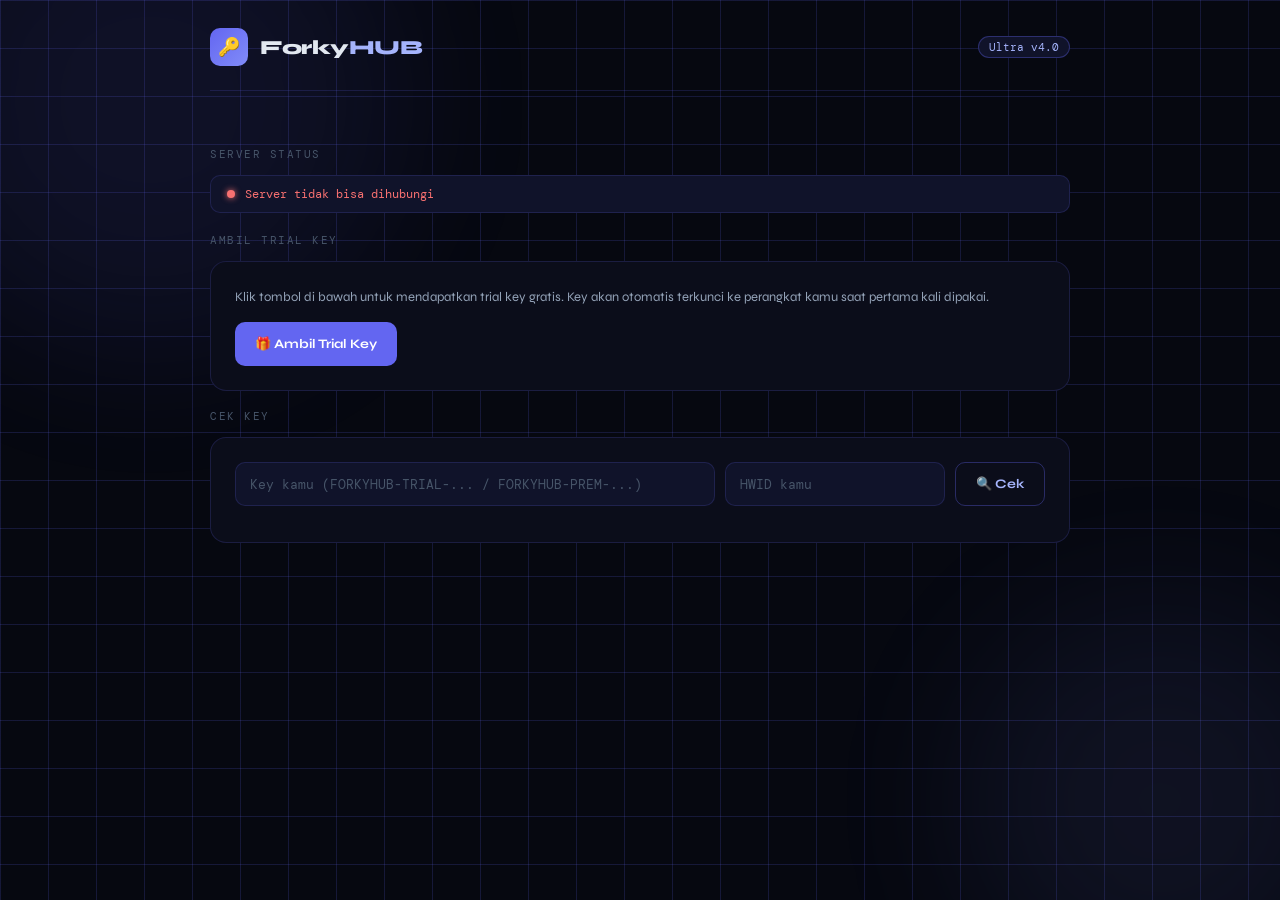
==== commit bf69af46: "Update index.html" ====
--- a/index.html
+++ b/index.html
@@ -162,9 +162,9 @@
 <!-- Login Overlay (admin) -->
 <div id="loginOverlay" style="display:none">
   <div class="lbox">
-    <div style="font-size:32px;margin-bottom:12px">ðŸ”</div>
+    <div style="font-size:32px;margin-bottom:12px">🔐</div>
     <h2>Admin Panel</h2>
-    <p>ForkyHUB Ultra â€” masukkan password</p>
+    <p>ForkyHUB Ultra — masukkan password</p>
     <input class="ibox" id="loginPw" type="password" placeholder="Password...">
     <button class="btn btn-p btn-full" style="margin-top:10px" onclick="doLogin()">Masuk</button>
   </div>
@@ -174,7 +174,7 @@
 <div class="wrap">
   <header>
     <div class="logo-wrap">
-      <div class="logo-icon">ðŸ”‘</div>
+      <div class="logo-icon">🔑</div>
       <div class="logo-txt">Forky<span>HUB</span></div>
     </div>
     <div class="ver">Ultra v4.0</div>
@@ -183,7 +183,7 @@
   <!-- ANNOUNCEMENT BANNER -->
   <div id="annBanner"></div>
 
-  <!-- â•â•â•â•â•â•â•â•â•â•â•â•â•â•â•â•â•â• USER PAGE â•â•â•â•â•â•â•â•â•â•â•â•â•â•â•â•â•â• -->
+  <!-- ══════════════════ USER PAGE ══════════════════ -->
   <div id="userPage">
     <!-- Script Status -->
     <div class="sec" id="scriptSecLabel" style="display:none">Status Script</div>
@@ -197,11 +197,11 @@
     <div class="sec">Ambil Trial Key</div>
     <div class="card">
       <div style="font-size:13px;color:var(--txt2);margin-bottom:14px;line-height:1.7">Klik tombol di bawah untuk mendapatkan trial key gratis. Key akan otomatis terkunci ke perangkat kamu saat pertama kali dipakai.</div>
-      <button class="btn btn-p" onclick="doGetTrial()">ðŸŽ Ambil Trial Key</button>
+      <button class="btn btn-p" onclick="doGetTrial()">🎁 Ambil Trial Key</button>
       <div id="trialResult" style="display:none;margin-top:18px">
         <div class="kbox">
-          <div><div class="kval" id="trialKey">â€”</div><div class="ksub" id="trialExp">â€”</div></div>
-          <button class="btn btn-o btn-sm" onclick="cp('trialKey')">ðŸ“‹ Copy</button>
+          <div><div class="kval" id="trialKey">—</div><div class="ksub" id="trialExp">—</div></div>
+          <button class="btn btn-o btn-sm" onclick="cp('trialKey')">📋 Copy</button>
         </div>
         <div class="cd"><div class="cdu"><div class="cdn" id="cdH">00</div><div class="cdl">Jam</div></div><div class="cdu"><div class="cdn" id="cdM">00</div><div class="cdl">Menit</div></div><div class="cdu"><div class="cdn" id="cdS">00</div><div class="cdl">Detik</div></div></div>
       </div>
@@ -213,48 +213,48 @@
       <div class="irow">
         <input class="ibox" id="chkKey" placeholder="Key kamu (FORKYHUB-TRIAL-... / FORKYHUB-PREM-...)">
         <input class="ibox" id="chkHwid" placeholder="HWID kamu" style="max-width:220px">
-        <button class="btn btn-o" onclick="doCheckKey()">ðŸ” Cek</button>
+        <button class="btn btn-o" onclick="doCheckKey()">🔍 Cek</button>
       </div>
       <div id="chkResult" style="display:none">
         <div class="sep"></div>
         <div style="display:grid;grid-template-columns:1fr 1fr;gap:8px;font-size:13px">
-          <div style="color:var(--txt3);font-family:var(--mono)">Status</div><div id="cr_status">â€”</div>
-          <div style="color:var(--txt3);font-family:var(--mono)">Tipe</div><div id="cr_type">â€”</div>
-          <div style="color:var(--txt3);font-family:var(--mono)">HWID</div><div id="cr_hwid">â€”</div>
-          <div style="color:var(--txt3);font-family:var(--mono)">Sisa Waktu</div><div id="cr_remain">â€”</div>
+          <div style="color:var(--txt3);font-family:var(--mono)">Status</div><div id="cr_status">—</div>
+          <div style="color:var(--txt3);font-family:var(--mono)">Tipe</div><div id="cr_type">—</div>
+          <div style="color:var(--txt3);font-family:var(--mono)">HWID</div><div id="cr_hwid">—</div>
+          <div style="color:var(--txt3);font-family:var(--mono)">Sisa Waktu</div><div id="cr_remain">—</div>
         </div>
       </div>
     </div>
   </div>
 
-  <!-- â•â•â•â•â•â•â•â•â•â•â•â•â•â•â•â•â•â• ADMIN PAGE â•â•â•â•â•â•â•â•â•â•â•â•â•â•â•â•â•â• -->
+  <!-- ══════════════════ ADMIN PAGE ══════════════════ -->
   <div id="adminPage" style="display:none">
     <!-- Kill Switch Banner -->
     <div id="killBanner" class="kcard off" style="display:none">
-      <div><div id="killTitle" style="font-size:15px;font-weight:700">â€”</div><div id="killSub" style="font-size:11px;color:var(--txt3);font-family:var(--mono);margin-top:3px">â€”</div></div>
-      <button class="btn btn-sm" id="killBannerBtn" onclick="toggleKill()">â€”</button>
+      <div><div id="killTitle" style="font-size:15px;font-weight:700">—</div><div id="killSub" style="font-size:11px;color:var(--txt3);font-family:var(--mono);margin-top:3px">—</div></div>
+      <button class="btn btn-sm" id="killBannerBtn" onclick="toggleKill()">—</button>
     </div>
 
     <!-- Stats -->
     <div class="sg">
-      <div class="sc"><div class="sn" id="st_total">â€”</div><div class="sl">Total Keys</div></div>
-      <div class="sc"><div class="sn" id="st_prem">â€”</div><div class="sl">Premium</div></div>
-      <div class="sc"><div class="sn" id="st_trial">â€”</div><div class="sl">Trial</div></div>
-      <div class="sc"><div class="sn" id="st_locked">â€”</div><div class="sl">HWID Locked</div></div>
-      <div class="sc"><div class="sn" id="st_exp">â€”</div><div class="sl">Expired</div></div>
-      <div class="sc"><div class="sn" id="st_ban">â€”</div><div class="sl">Blacklist</div></div>
+      <div class="sc"><div class="sn" id="st_total">—</div><div class="sl">Total Keys</div></div>
+      <div class="sc"><div class="sn" id="st_prem">—</div><div class="sl">Premium</div></div>
+      <div class="sc"><div class="sn" id="st_trial">—</div><div class="sl">Trial</div></div>
+      <div class="sc"><div class="sn" id="st_locked">—</div><div class="sl">HWID Locked</div></div>
+      <div class="sc"><div class="sn" id="st_exp">—</div><div class="sl">Expired</div></div>
+      <div class="sc"><div class="sn" id="st_ban">—</div><div class="sl">Blacklist</div></div>
     </div>
 
     <!-- Tabs -->
     <div class="tabs">
-      <div class="tab active" onclick="switchTab('tGen',this)">âš¡ Generate</div>
-      <div class="tab" onclick="switchTab('tKeys',this)">ðŸ— Keys</div>
-      <div class="tab" onclick="switchTab('tBan',this)">ðŸš« Blacklist</div>
-      <div class="tab" onclick="switchTab('tKill',this)">ðŸ”´ Kill Switch</div>
-      <div class="tab" onclick="switchTab('tAnn',this)">ðŸ“¢ Announcement</div>
-      <div class="tab" onclick="switchTab('tCfg',this)">âš™ï¸ Config</div>
-      <div class="tab" onclick="switchTab('tScripts',this)">ðŸ“‹ Script Status</div>
-      <div class="tab" onclick="switchTab('tTitles',this)">âœï¸ Title Editor</div>
+      <div class="tab active" onclick="switchTab('tGen',this)">⚡ Generate</div>
+      <div class="tab" onclick="switchTab('tKeys',this)">🗝 Keys</div>
+      <div class="tab" onclick="switchTab('tBan',this)">🚫 Blacklist</div>
+      <div class="tab" onclick="switchTab('tKill',this)">🔴 Kill Switch</div>
+      <div class="tab" onclick="switchTab('tAnn',this)">📢 Announcement</div>
+      <div class="tab" onclick="switchTab('tCfg',this)">⚙️ Config</div>
+      <div class="tab" onclick="switchTab('tScripts',this)">📋 Script Status</div>
+      <div class="tab" onclick="switchTab('tTitles',this)">✏️ Title Editor</div>
     </div>
 
     <!-- TAB: GENERATE -->
@@ -271,7 +271,7 @@
           <div><div style="font-size:10px;color:var(--txt3);font-family:var(--mono);margin-bottom:6px">CATATAN</div>
             <input class="ibox" id="gNote" placeholder="Nama buyer, order ID..."></div>
         </div>
-        <button class="btn btn-p" onclick="doGenKey()">âœ¨ Generate Keys</button>
+        <button class="btn btn-p" onclick="doGenKey()">✨ Generate Keys</button>
         <div id="genOut" style="display:none;margin-top:18px">
           <div class="sep"></div>
           <div class="sec">Hasil</div>
@@ -286,15 +286,15 @@
         <div style="padding:16px 20px;border-bottom:1px solid var(--line);display:flex;align-items:center;justify-content:space-between;flex-wrap:wrap;gap:10px">
           <div style="font-weight:700;font-size:15px">Database Keys</div>
           <div style="display:flex;gap:8px;flex-wrap:wrap">
-            <button class="btn btn-o btn-sm" onclick="loadKeys()">â†» Refresh</button>
-            <button class="btn btn-o btn-sm" onclick="exportCSV()">ðŸ“¥ Export CSV</button>
-            <button class="btn btn-d btn-sm" onclick="bulkDel('expired')">ðŸ—‘ Hapus Expired</button>
+            <button class="btn btn-o btn-sm" onclick="loadKeys()">↻ Refresh</button>
+            <button class="btn btn-o btn-sm" onclick="exportCSV()">📥 Export CSV</button>
+            <button class="btn btn-d btn-sm" onclick="bulkDel('expired')">🗑 Hapus Expired</button>
           </div>
         </div>
         <!-- Search + Filter -->
         <div style="padding:12px 20px;border-bottom:1px solid var(--line)">
           <div class="search-row">
-            <input class="ibox" id="srchKey" placeholder="ðŸ” Cari key / HWID / note..." oninput="renderKeys()">
+            <input class="ibox" id="srchKey" placeholder="🔍 Cari key / HWID / note..." oninput="renderKeys()">
             <select class="ibox" id="srchType" onchange="renderKeys()" style="max-width:160px">
               <option value="">Semua Tipe</option>
               <option value="premium">Premium</option>
@@ -316,7 +316,7 @@
           </table>
         </div>
         <div style="padding:12px 20px;border-top:1px solid var(--line);display:flex;gap:8px">
-          <button class="btn btn-d btn-sm" onclick="bulkDelSelected()">ðŸ—‘ Hapus Terpilih</button>
+          <button class="btn btn-d btn-sm" onclick="bulkDelSelected()">🗑 Hapus Terpilih</button>
           <span id="selCount" style="font-size:12px;color:var(--txt3);font-family:var(--mono);align-self:center">0 terpilih</span>
         </div>
       </div>
@@ -324,7 +324,7 @@
       <div id="editDurCard" style="display:none;margin-top:14px">
         <div class="card">
           <div class="sec">Edit Durasi Key</div>
-          <div style="font-family:var(--mono);font-size:12px;color:var(--acc3);margin-bottom:12px" id="editDurKey">â€”</div>
+          <div style="font-family:var(--mono);font-size:12px;color:var(--acc3);margin-bottom:12px" id="editDurKey">—</div>
           <div class="irow">
             <select class="ibox" id="editDurMode" style="max-width:200px">
               <option value="add">Tambah jam</option>
@@ -333,8 +333,8 @@
               <option value="perm">Jadikan Permanen</option>
             </select>
             <input class="ibox" id="editDurVal" type="number" placeholder="Jumlah jam" style="max-width:160px">
-            <button class="btn btn-p" onclick="doEditDur()">âœ… Simpan</button>
-            <button class="btn btn-o" onclick="document.getElementById('editDurCard').style.display='none'">âœ• Batal</button>
+            <button class="btn btn-p" onclick="doEditDur()">✅ Simpan</button>
+            <button class="btn btn-o" onclick="document.getElementById('editDurCard').style.display='none'">✕ Batal</button>
           </div>
         </div>
       </div>
@@ -347,13 +347,13 @@
         <div class="irow">
           <input class="ibox" id="blHwid" placeholder="HWID yang diblokir">
           <input class="ibox" id="blReason" placeholder="Alasan" style="max-width:200px">
-          <button class="btn btn-d" onclick="doBlacklist()">ðŸš« Blacklist</button>
+          <button class="btn btn-d" onclick="doBlacklist()">🚫 Blacklist</button>
         </div>
       </div>
       <div class="card" style="padding:0;overflow:hidden">
         <div style="padding:16px 20px;border-bottom:1px solid var(--line);display:flex;align-items:center;justify-content:space-between">
           <div style="font-weight:700">Daftar Blacklist</div>
-          <button class="btn btn-o btn-sm" onclick="loadBlacklist()">â†» Refresh</button>
+          <button class="btn btn-o btn-sm" onclick="loadBlacklist()">↻ Refresh</button>
         </div>
         <div class="tbl-wrap"><table>
           <thead><tr><th>HWID</th><th>Alasan</th><th>Waktu</th></tr></thead>
@@ -369,10 +369,10 @@
         <div style="font-size:13px;color:var(--txt2);line-height:1.8;margin-bottom:18px">Kill Switch mematikan <strong>seluruh validasi</strong> di Worker secara instan. Semua user yang mencoba validasi key akan mendapat error.</div>
         <input class="ibox" id="killMsg" placeholder="Pesan untuk user (opsional)" style="margin-bottom:12px">
         <div style="display:flex;gap:10px;flex-wrap:wrap">
-          <button class="btn btn-d" onclick="setKill(true)">ðŸ”´ Aktifkan Kill Switch</button>
-          <button class="btn btn-ok" onclick="setKill(false)">ðŸŸ¢ Nonaktifkan</button>
-        </div>
-        <div id="killStatus" style="margin-top:16px;font-family:var(--mono);font-size:12px;color:var(--txt3)">Status: â€”</div>
+          <button class="btn btn-d" onclick="setKill(true)">🔴 Aktifkan Kill Switch</button>
+          <button class="btn btn-ok" onclick="setKill(false)">🟢 Nonaktifkan</button>
+        </div>
+        <div id="killStatus" style="margin-top:16px;font-family:var(--mono);font-size:12px;color:var(--txt3)">Status: —</div>
       </div>
     </div>
 
@@ -383,16 +383,16 @@
         <div style="font-size:13px;color:var(--txt2);margin-bottom:16px;line-height:1.7">Pesan ini akan muncul sebagai banner di halaman user (atas halaman).</div>
         <div class="irow" style="margin-bottom:10px">
           <select class="ibox" id="annType" style="max-width:160px">
-            <option value="info">â„¹ï¸ Info (Biru)</option>
-            <option value="warn">âš ï¸ Warning (Kuning)</option>
-            <option value="danger">ðŸ”´ Danger (Merah)</option>
+            <option value="info">ℹ️ Info (Biru)</option>
+            <option value="warn">⚠️ Warning (Kuning)</option>
+            <option value="danger">🔴 Danger (Merah)</option>
           </select>
           <label class="chk"><input type="checkbox" id="annActive" checked> Aktifkan</label>
         </div>
         <textarea class="ibox" id="annText" placeholder="Teks announcement..." style="height:80px;padding:10px;resize:vertical;line-height:1.6"></textarea>
         <div style="display:flex;gap:10px;margin-top:12px">
-          <button class="btn btn-p" onclick="saveAnn()">ðŸ’¾ Simpan Announcement</button>
-          <button class="btn btn-o" onclick="clearAnn()">âœ• Hapus Banner</button>
+          <button class="btn btn-p" onclick="saveAnn()">💾 Simpan Announcement</button>
+          <button class="btn btn-o" onclick="clearAnn()">✕ Hapus Banner</button>
         </div>
         <div class="sep"></div>
         <div class="sec">Preview</div>
@@ -408,11 +408,11 @@
           <div style="font-size:11px;color:var(--txt3);font-family:var(--mono);margin-bottom:8px">DURASI TRIAL KEY (JAM)</div>
           <div class="irow">
             <input class="ibox" id="cfgTrialHours" type="number" value="6" min="1" style="max-width:160px">
-            <button class="btn btn-p" onclick="saveCfg()">ðŸ’¾ Simpan</button>
+            <button class="btn btn-p" onclick="saveCfg()">💾 Simpan</button>
           </div>
           <div style="font-size:12px;color:var(--txt3);margin-top:6px;font-family:var(--mono)">Default: 6 jam. Ubah ini untuk semua trial key yang dibuat setelah ini.</div>
         </div>
-        <div id="cfgStatus" style="font-size:12px;font-family:var(--mono);color:var(--txt3)">â€”</div>
+        <div id="cfgStatus" style="font-size:12px;font-family:var(--mono);color:var(--txt3)">—</div>
       </div>
     </div>
 
@@ -423,8 +423,8 @@
         <div style="font-size:13px;color:var(--txt2);margin-bottom:16px;line-height:1.7">Daftar ini muncul di halaman user dan halaman login. Tambah, edit, atau hapus script sesuai kebutuhan.</div>
         <div id="scriptEditorList"></div>
         <div style="display:flex;gap:10px;margin-top:12px;flex-wrap:wrap">
-          <button class="btn btn-o" onclick="addScriptRow()">âž• Tambah Script</button>
-          <button class="btn btn-p" onclick="saveScripts()">ðŸ’¾ Simpan Semua</button>
+          <button class="btn btn-o" onclick="addScriptRow()">➕ Tambah Script</button>
+          <button class="btn btn-p" onclick="saveScripts()">💾 Simpan Semua</button>
         </div>
       </div>
       <!-- Preview -->
@@ -445,7 +445,7 @@
         <div style="display:grid;grid-template-columns:1fr 1fr;gap:16px">
           <div>
             <div style="font-size:10px;color:var(--acc3);font-family:var(--mono);margin-bottom:6px;letter-spacing:1px">WINDOW TITLE</div>
-            <div style="font-size:11px;color:var(--txt3);font-family:var(--mono);margin-bottom:6px">Judul utama window script (gradient cyanâ†’biru)</div>
+            <div style="font-size:11px;color:var(--txt3);font-family:var(--mono);margin-bottom:6px">Judul utama window script (gradient cyan→biru)</div>
             <input class="ibox" id="t_windowTitle" placeholder="ForkyHUB">
           </div>
           <div>
@@ -475,10 +475,10 @@
           </div>
         </div>
         <div style="display:flex;gap:10px;margin-top:20px">
-          <button class="btn btn-p" onclick="saveTitles()">ðŸ’¾ Simpan Titles</button>
-          <button class="btn btn-o" onclick="loadTitles()">â†» Refresh</button>
-        </div>
-        <div id="titleStatus" style="margin-top:12px;font-family:var(--mono);font-size:12px;color:var(--txt3)">â€”</div>
+          <button class="btn btn-p" onclick="saveTitles()">💾 Simpan Titles</button>
+          <button class="btn btn-o" onclick="loadTitles()">↻ Refresh</button>
+        </div>
+        <div id="titleStatus" style="margin-top:12px;font-family:var(--mono);font-size:12px;color:var(--txt3)">—</div>
       </div>
       <!-- Preview -->
       <div class="card">
@@ -499,16 +499,15 @@
 </div><!-- /wrap -->
 
 <script>
-// â”€â”€ CONFIG â”€â”€â”€â”€â”€â”€â”€â”€â”€â”€â”€â”€â”€â”€â”€â”€â”€â”€â”€â”€â”€â”€â”€â”€â”€â”€â”€â”€â”€â”€â”€â”€â”€â”€â”€â”€â”€â”€â”€â”€â”€â”€â”€â”€â”€â”€â”€â”€â”€â”€â”€â”€â”€â”€
-const WORKER = "https://forkyhub-worker-production.forkyhub.workers.dev";
-const API_BASE = "https://forkyhub-worker-production.forkyhub.workers.dev";
-let adminToken = null;
+// ── CONFIG ──────────────────────────────────────────────────────
+const WORKER = "https://forkyhub-worker.forkyhub.workers.dev";
+let ADMIN_TOKEN = null;
 let killActive  = false;
 let allKeys     = [];
 let cdInt       = null;
 let editDurTarget = null;
 
-// â”€â”€ BOOT â”€â”€â”€â”€â”€â”€â”€â”€â”€â”€â”€â”€â”€â”€â”€â”€â”€â”€â”€â”€â”€â”€â”€â”€â”€â”€â”€â”€â”€â”€â”€â”€â”€â”€â”€â”€â”€â”€â”€â”€â”€â”€â”€â”€â”€â”€â”€â”€â”€â”€â”€â”€â”€â”€â”€â”€
+// ── BOOT ────────────────────────────────────────────────────────
 function boot() {
   if (location.hash === "#admin") {
     document.getElementById("userPage").style.display  = "none";
@@ -523,7 +522,7 @@
 window.addEventListener("hashchange", boot);
 boot();
 
-// â”€â”€ PUBLIC DATA (announcement + scripts + trial hours) â”€â”€â”€â”€â”€â”€â”€â”€â”€â”€
+// ── PUBLIC DATA (announcement + scripts + trial hours) ──────────
 async function loadPublic() {
   try {
     const d = await fetch(`${WORKER}/public`).then(r => r.json());
@@ -544,15 +543,15 @@
 }
 
 function renderScriptGrid(scripts, targetId) {
-  const statusLabel = { working: "Working âœ“", high_risk: "High Risk âš ", ban_wave: "Ban Wave âœ—", offline: "Offline â€”" };
+  const statusLabel = { working: "Working ✓", high_risk: "High Risk ⚠", ban_wave: "Ban Wave ✗", offline: "Offline —" };
   document.getElementById(targetId).innerHTML = scripts.map(s => `
     <div class="script-card">
       <div class="sc-dot ${s.status}"></div>
-      <div><div class="sc-name">${s.name}</div><div class="sc-status">${statusLabel[s.status] || s.status}${s.note ? " Â· " + s.note : ""}</div></div>
+      <div><div class="sc-name">${s.name}</div><div class="sc-status">${statusLabel[s.status] || s.status}${s.note ? " · " + s.note : ""}</div></div>
     </div>`).join("");
 }
 
-// â”€â”€ SERVER STATUS â”€â”€â”€â”€â”€â”€â”€â”€â”€â”€â”€â”€â”€â”€â”€â”€â”€â”€â”€â”€â”€â”€â”€â”€â”€â”€â”€â”€â”€â”€â”€â”€â”€â”€â”€â”€â”€â”€â”€â”€â”€â”€â”€â”€â”€â”€â”€â”€
+// ── SERVER STATUS ────────────────────────────────────────────────
 async function checkStatus() {
   const dot = document.getElementById("svrDot");
   const txt = document.getElementById("svrTxt");
@@ -560,25 +559,25 @@
     const d = await fetch(`${WORKER}/status`).then(r => r.json());
     if (d.kill) {
       dot.className = "dot err"; txt.style.color = "var(--err)";
-      txt.textContent = "âš ï¸ Script dinonaktifkan: " + (d.message || "Maintenance");
+      txt.textContent = "⚠️ Script dinonaktifkan: " + (d.message || "Maintenance");
     } else {
       dot.className = "dot ok"; txt.style.color = "var(--ok)";
-      txt.textContent = "Server online â€” " + new Date(d.ts).toLocaleTimeString("id-ID");
+      txt.textContent = "Server online — " + new Date(d.ts).toLocaleTimeString("id-ID");
     }
   } catch { dot.className = "dot err"; txt.style.color = "var(--err)"; txt.textContent = "Server tidak bisa dihubungi"; }
 }
 
-// â”€â”€ GET TRIAL â”€â”€â”€â”€â”€â”€â”€â”€â”€â”€â”€â”€â”€â”€â”€â”€â”€â”€â”€â”€â”€â”€â”€â”€â”€â”€â”€â”€â”€â”€â”€â”€â”€â”€â”€â”€â”€â”€â”€â”€â”€â”€â”€â”€â”€â”€â”€â”€â”€â”€â”€â”€
+// ── GET TRIAL ────────────────────────────────────────────────────
 async function doGetTrial() {
   try {
     const d = await fetch(`${WORKER}/trial`).then(r => r.json());
-    if (!d.ok) { toast("âŒ " + (d.message || d.error)); return; }
+    if (!d.ok) { toast("❌ " + (d.message || d.error)); return; }
     document.getElementById("trialKey").textContent = d.key;
     document.getElementById("trialExp").textContent = d.expiresAt ? "Berlaku hingga " + new Date(d.expiresAt).toLocaleString("id-ID") : "Permanen";
     document.getElementById("trialResult").style.display = "block";
     if (d.expiresAt) startCD(d.expiresAt);
-    cpText(d.key); toast("âœ… Key diambil & dicopy!");
-  } catch { toast("âŒ Gagal menghubungi server"); }
+    cpText(d.key); toast("✅ Key diambil & dicopy!");
+  } catch { toast("❌ Gagal menghubungi server"); }
 }
 
 function startCD(exp) {
@@ -593,27 +592,27 @@
   tick(); cdInt = setInterval(tick, 1000);
 }
 
-// â”€â”€ CHECK KEY â”€â”€â”€â”€â”€â”€â”€â”€â”€â”€â”€â”€â”€â”€â”€â”€â”€â”€â”€â”€â”€â”€â”€â”€â”€â”€â”€â”€â”€â”€â”€â”€â”€â”€â”€â”€â”€â”€â”€â”€â”€â”€â”€â”€â”€â”€â”€â”€â”€â”€â”€â”€
+// ── CHECK KEY ────────────────────────────────────────────────────
 async function doCheckKey() {
   const key  = document.getElementById("chkKey").value.trim();
   const hwid = document.getElementById("chkHwid").value.trim();
-  if (!key || !hwid) { toast("âš  Isi key dan HWID"); return; }
+  if (!key || !hwid) { toast("⚠ Isi key dan HWID"); return; }
   try {
     const d = await fetch(`${WORKER}/validate?key=${encodeURIComponent(key)}&hwid=${encodeURIComponent(hwid)}`).then(r => r.json());
     document.getElementById("chkResult").style.display = "block";
     const fmtMs = ms => { if(!ms||ms<=0) return "Expired"; const h=Math.floor(ms/3600000),m=Math.floor((ms%3600000)/60000),s=Math.floor((ms%60000)/1000); return h>=24?`${Math.floor(h/24)}d ${h%24}h`:`${h}h ${m}m ${s}s`; };
-    document.getElementById("cr_status").innerHTML = d.valid ? `<span style="color:var(--ok)">âœ… Valid</span>` : `<span style="color:var(--err)">âŒ ${d.error||"Invalid"}</span>`;
-    document.getElementById("cr_type").textContent   = d.type ? d.type.toUpperCase() : "â€”";
-    document.getElementById("cr_hwid").textContent   = d.hwid ? d.hwid.slice(0,20)+"â€¦" : "Belum terkunci";
+    document.getElementById("cr_status").innerHTML = d.valid ? `<span style="color:var(--ok)">✅ Valid</span>` : `<span style="color:var(--err)">❌ ${d.error||"Invalid"}</span>`;
+    document.getElementById("cr_type").textContent   = d.type ? d.type.toUpperCase() : "—";
+    document.getElementById("cr_hwid").textContent   = d.hwid ? d.hwid.slice(0,20)+"…" : "Belum terkunci";
     document.getElementById("cr_remain").textContent = d.remainMs != null ? fmtMs(d.remainMs) : (d.expiresAt ? "Expired" : "Permanen");
-  } catch { toast("âŒ Gagal"); }
+  } catch { toast("❌ Gagal"); }
 }
 
 // ================================================================
 //  ADMIN
 // ================================================================
 async function doLogin() {
-  adminToken = document.getElementById("loginPw").value;
+  ADMIN_TOKEN = document.getElementById("loginPw").value;
   document.getElementById("loginOverlay").style.display = "none";
   await loadAdminAll();
 }
@@ -621,7 +620,7 @@
 async function apiFetch(path, opts = {}) {
   const r = await fetch(WORKER + path, {
     ...opts,
-    headers: { "Content-Type": "application/json", Authorization: `Bearer ${adminToken}`, ...(opts.headers||{}) },
+    headers: { "Content-Type": "application/json", Authorization: `Bearer ${ADMIN_TOKEN}`, ...(opts.headers||{}) },
   });
   return r.json();
 }
@@ -630,7 +629,7 @@
 
 async function loadStats() {
   const d = await apiFetch("/admin/stats");
-  if (!d.ok) { toast("âŒ Password salah / Worker error"); return; }
+  if (!d.ok) { toast("❌ Password salah / Worker error"); return; }
   const s = d.stats;
   document.getElementById("st_total").textContent  = s.total;
   document.getElementById("st_prem").textContent   = s.premium;
@@ -647,7 +646,7 @@
   killActive = d.kill;
   updateKillUI();
   const el = document.getElementById("killStatus");
-  el.textContent = "Kill Switch: " + (d.kill ? "ðŸ”´ AKTIF â€” " + (d.message || "Tanpa pesan") : "ðŸŸ¢ Tidak aktif");
+  el.textContent = "Kill Switch: " + (d.kill ? "🔴 AKTIF — " + (d.message || "Tanpa pesan") : "🟢 Tidak aktif");
   el.style.color = d.kill ? "var(--err)" : "var(--ok)";
 }
 
@@ -660,9 +659,9 @@
   const b = document.getElementById("killBanner");
   b.style.display = "flex";
   b.className = "kcard " + (killActive ? "on" : "off");
-  document.getElementById("killTitle").textContent = killActive ? "âš ï¸ Kill Switch AKTIF â€” Script dimatikan" : "âœ… Script Berjalan Normal";
+  document.getElementById("killTitle").textContent = killActive ? "⚠️ Kill Switch AKTIF — Script dimatikan" : "✅ Script Berjalan Normal";
   document.getElementById("killSub").textContent   = killActive ? "Semua validasi diblokir" : "Semua sistem online";
-  document.getElementById("killBannerBtn").textContent = killActive ? "ðŸŸ¢ Hidupkan" : "ðŸ”´ Matikan";
+  document.getElementById("killBannerBtn").textContent = killActive ? "🟢 Hidupkan" : "🔴 Matikan";
   document.getElementById("killBannerBtn").className   = "btn btn-sm " + (killActive ? "btn-ok" : "btn-d");
 }
 
@@ -671,11 +670,11 @@
 async function setKill(active) {
   const msg = document.getElementById("killMsg").value;
   const d = await apiFetch("/admin/killswitch", { method: "POST", body: JSON.stringify({ active, message: msg }) });
-  if (d.ok) { killActive = active; updateKillUI(); await loadKillStatus(); toast(active ? "ðŸ”´ Kill Switch aktif!" : "ðŸŸ¢ Script hidup kembali!"); }
-  else toast("âŒ " + d.error);
-}
-
-// â”€â”€ GENERATE KEY â”€â”€â”€â”€â”€â”€â”€â”€â”€â”€â”€â”€â”€â”€â”€â”€â”€â”€â”€â”€â”€â”€â”€â”€â”€â”€â”€â”€â”€â”€â”€â”€â”€â”€â”€â”€â”€â”€â”€â”€â”€â”€â”€â”€â”€â”€â”€â”€
+  if (d.ok) { killActive = active; updateKillUI(); await loadKillStatus(); toast(active ? "🔴 Kill Switch aktif!" : "🟢 Script hidup kembali!"); }
+  else toast("❌ " + d.error);
+}
+
+// ── GENERATE KEY ────────────────────────────────────────────────
 async function doGenKey() {
   const d = await apiFetch("/admin/keygen", { method: "POST", body: JSON.stringify({
     type: document.getElementById("gType").value,
@@ -683,22 +682,22 @@
     amount: Number(document.getElementById("gAmt").value) || 1,
     note: document.getElementById("gNote").value,
   })});
-  if (!d.ok) { toast("âŒ " + d.error); return; }
+  if (!d.ok) { toast("❌ " + d.error); return; }
   document.getElementById("genList").innerHTML = d.keys.map(k => `
     <div class="kbox" style="margin-bottom:8px">
-      <div><div class="kval">${k.key}</div><div class="ksub">${k.expiresAt ? new Date(k.expiresAt).toLocaleString("id-ID") : "Permanen"} Â· ${k.type}</div></div>
-      <button class="btn btn-o btn-sm" onclick="cpText('${k.key}');toast('ðŸ“‹ Copied!')">ðŸ“‹</button>
+      <div><div class="kval">${k.key}</div><div class="ksub">${k.expiresAt ? new Date(k.expiresAt).toLocaleString("id-ID") : "Permanen"} · ${k.type}</div></div>
+      <button class="btn btn-o btn-sm" onclick="cpText('${k.key}');toast('📋 Copied!')">📋</button>
     </div>`).join("");
   document.getElementById("genOut").style.display = "block";
-  toast(`âœ… ${d.keys.length} key dibuat!`);
+  toast(`✅ ${d.keys.length} key dibuat!`);
   loadStats();
 }
 
-// â”€â”€ KEYS TABLE â”€â”€â”€â”€â”€â”€â”€â”€â”€â”€â”€â”€â”€â”€â”€â”€â”€â”€â”€â”€â”€â”€â”€â”€â”€â”€â”€â”€â”€â”€â”€â”€â”€â”€â”€â”€â”€â”€â”€â”€â”€â”€â”€â”€â”€â”€â”€â”€â”€â”€â”€
+// ── KEYS TABLE ───────────────────────────────────────────────────
 async function loadKeys() {
   document.getElementById("keysTbl").innerHTML = `<tr><td colspan="8" style="text-align:center;padding:24px;color:var(--txt3)">Loading...</td></tr>`;
   const d = await apiFetch("/admin/keys");
-  if (!d.ok) { toast("âŒ Gagal"); return; }
+  if (!d.ok) { toast("❌ Gagal"); return; }
   allKeys = d.keys;
   renderKeys();
 }
@@ -708,7 +707,7 @@
   const fType  = document.getElementById("srchType").value;
   const fStat  = document.getElementById("srchStatus").value;
   const now    = Date.now();
-  const fmtMs  = ms => { if(!ms||ms<=0) return "â€”"; const h=Math.floor(ms/3600000),m=Math.floor((ms%3600000)/60000); return h>=24?`${Math.floor(h/24)}d ${h%24}h`:`${h}h ${m}m`; };
+  const fmtMs  = ms => { if(!ms||ms<=0) return "—"; const h=Math.floor(ms/3600000),m=Math.floor((ms%3600000)/60000); return h>=24?`${Math.floor(h/24)}d ${h%24}h`:`${h}h ${m}m`; };
 
   const filtered = allKeys.filter(k => {
     const exp = k.expiresAt && now > k.expiresAt;
@@ -730,7 +729,7 @@
     const exp     = k.expiresAt && now > k.expiresAt;
     const rem     = k.expiresAt ? Math.max(0, k.expiresAt - now) : null;
     const expStr  = k.expiresAt ? new Date(k.expiresAt).toLocaleString("id-ID",{dateStyle:"short",timeStyle:"short"}) : "Permanen";
-    const hwidEl  = k.hwid ? `<span class="pill locked">${k.hwid.slice(0,12)}â€¦</span>` : `<span class="pill free">Kosong</span>`;
+    const hwidEl  = k.hwid ? `<span class="pill locked">${k.hwid.slice(0,12)}…</span>` : `<span class="pill free">Kosong</span>`;
     return `<tr>
       <td><input type="checkbox" class="row-chk" data-key="${k.key}" onchange="updateSelCount()"></td>
       <td style="color:var(--acc3);font-weight:600">${k.key}</td>
@@ -738,12 +737,12 @@
       <td>${hwidEl}</td>
       <td>${expStr}</td>
       <td style="color:${exp?'var(--err)':'var(--txt2)'}">${exp ? "Expired" : rem ? fmtMs(rem) : "Permanen"}</td>
-      <td style="color:var(--txt3)">${k.note||"â€”"}</td>
+      <td style="color:var(--txt3)">${k.note||"—"}</td>
       <td>
         <div style="display:flex;gap:5px">
-          <button class="btn btn-o btn-sm" onclick="openEditDur('${k.key}')">âœï¸</button>
-          <button class="btn btn-o btn-sm" onclick="doResetHwid('${k.key}')">â†º</button>
-          <button class="btn btn-d btn-sm" onclick="doDelKey('${k.key}')">âœ•</button>
+          <button class="btn btn-o btn-sm" onclick="openEditDur('${k.key}')">✏️</button>
+          <button class="btn btn-o btn-sm" onclick="doResetHwid('${k.key}')">↺</button>
+          <button class="btn btn-d btn-sm" onclick="doDelKey('${k.key}')">✕</button>
         </div>
       </td>
     </tr>`;
@@ -760,21 +759,21 @@
 }
 async function bulkDelSelected() {
   const keys = [...document.querySelectorAll(".row-chk:checked")].map(c => c.dataset.key);
-  if (!keys.length) { toast("âš  Pilih key dulu"); return; }
+  if (!keys.length) { toast("⚠ Pilih key dulu"); return; }
   if (!confirm(`Hapus ${keys.length} key?`)) return;
   const d = await apiFetch("/admin/bulkdelete", { method: "DELETE", body: JSON.stringify({ mode: "list", keys }) });
-  if (d.ok) { toast(`ðŸ—‘ ${d.deleted} key dihapus`); loadKeys(); loadStats(); }
-  else toast("âŒ " + d.error);
+  if (d.ok) { toast(`🗑 ${d.deleted} key dihapus`); loadKeys(); loadStats(); }
+  else toast("❌ " + d.error);
 }
 async function bulkDel(mode) {
   const label = { expired: "semua key expired", all: "SEMUA key" }[mode] || mode;
   if (!confirm(`Hapus ${label}?`)) return;
   const d = await apiFetch("/admin/bulkdelete", { method: "DELETE", body: JSON.stringify({ mode }) });
-  if (d.ok) { toast(`ðŸ—‘ ${d.deleted} key dihapus`); loadKeys(); loadStats(); }
-  else toast("âŒ " + d.error);
-}
-
-// â”€â”€ EDIT DURATION â”€â”€â”€â”€â”€â”€â”€â”€â”€â”€â”€â”€â”€â”€â”€â”€â”€â”€â”€â”€â”€â”€â”€â”€â”€â”€â”€â”€â”€â”€â”€â”€â”€â”€â”€â”€â”€â”€â”€â”€â”€â”€â”€â”€â”€â”€â”€â”€
+  if (d.ok) { toast(`🗑 ${d.deleted} key dihapus`); loadKeys(); loadStats(); }
+  else toast("❌ " + d.error);
+}
+
+// ── EDIT DURATION ────────────────────────────────────────────────
 function openEditDur(key) {
   editDurTarget = key;
   document.getElementById("editDurKey").textContent = key;
@@ -790,39 +789,39 @@
   if (mode === "set")  body.setHours = val;
   if (mode === "perm") body.setHours = 0;
   const d = await apiFetch("/admin/editduration", { method: "PATCH", body: JSON.stringify(body) });
-  if (d.ok) { toast("âœ… Durasi diubah!"); document.getElementById("editDurCard").style.display = "none"; loadKeys(); }
-  else toast("âŒ " + d.error);
+  if (d.ok) { toast("✅ Durasi diubah!"); document.getElementById("editDurCard").style.display = "none"; loadKeys(); }
+  else toast("❌ " + d.error);
 }
 
 async function doDelKey(key) {
   if (!confirm(`Hapus key ${key}?`)) return;
   const d = await apiFetch("/admin/delete", { method: "DELETE", body: JSON.stringify({ key }) });
-  if (d.ok) { toast("ðŸ—‘ Key dihapus"); loadKeys(); loadStats(); }
-  else toast("âŒ " + d.error);
+  if (d.ok) { toast("🗑 Key dihapus"); loadKeys(); loadStats(); }
+  else toast("❌ " + d.error);
 }
 async function doResetHwid(key) {
   const d = await apiFetch("/admin/resetHwid", { method: "POST", body: JSON.stringify({ key }) });
-  if (d.ok) { toast("ðŸ”„ HWID direset!"); loadKeys(); }
-  else toast("âŒ " + d.error);
-}
-
-// â”€â”€ BLACKLIST â”€â”€â”€â”€â”€â”€â”€â”€â”€â”€â”€â”€â”€â”€â”€â”€â”€â”€â”€â”€â”€â”€â”€â”€â”€â”€â”€â”€â”€â”€â”€â”€â”€â”€â”€â”€â”€â”€â”€â”€â”€â”€â”€â”€â”€â”€â”€â”€â”€â”€â”€â”€
+  if (d.ok) { toast("🔄 HWID direset!"); loadKeys(); }
+  else toast("❌ " + d.error);
+}
+
+// ── BLACKLIST ────────────────────────────────────────────────────
 async function doBlacklist() {
   const hwid = document.getElementById("blHwid").value.trim();
   const reason = document.getElementById("blReason").value.trim();
-  if (!hwid) { toast("âš  Masukkan HWID"); return; }
+  if (!hwid) { toast("⚠ Masukkan HWID"); return; }
   const d = await apiFetch("/admin/blacklist", { method: "POST", body: JSON.stringify({ hwid, reason }) });
-  if (d.ok) { toast("ðŸš« HWID diblacklist!"); loadBlacklist(); loadStats(); document.getElementById("blHwid").value = ""; }
-  else toast("âŒ " + d.error);
+  if (d.ok) { toast("🚫 HWID diblacklist!"); loadBlacklist(); loadStats(); document.getElementById("blHwid").value = ""; }
+  else toast("❌ " + d.error);
 }
 async function loadBlacklist() {
   const d = await apiFetch("/admin/blacklist");
   const tb = document.getElementById("banTbl");
   if (!d.ok || !d.list.length) { tb.innerHTML = `<tr><td colspan="3" style="text-align:center;padding:24px;color:var(--txt3)">Kosong</td></tr>`; return; }
-  tb.innerHTML = d.list.map(b => `<tr><td style="color:var(--err)">${b.hwid}</td><td>${b.reason||"â€”"}</td><td>${new Date(b.bannedAt).toLocaleString("id-ID")}</td></tr>`).join("");
-}
-
-// â”€â”€ ANNOUNCEMENT â”€â”€â”€â”€â”€â”€â”€â”€â”€â”€â”€â”€â”€â”€â”€â”€â”€â”€â”€â”€â”€â”€â”€â”€â”€â”€â”€â”€â”€â”€â”€â”€â”€â”€â”€â”€â”€â”€â”€â”€â”€â”€â”€â”€â”€â”€â”€â”€
+  tb.innerHTML = d.list.map(b => `<tr><td style="color:var(--err)">${b.hwid}</td><td>${b.reason||"—"}</td><td>${new Date(b.bannedAt).toLocaleString("id-ID")}</td></tr>`).join("");
+}
+
+// ── ANNOUNCEMENT ────────────────────────────────────────────────
 const annTypeColors = { info: "var(--info)", warn: "var(--warn)", danger: "var(--err)" };
 document.getElementById("annType").addEventListener("change", updateAnnPreview);
 document.getElementById("annText").addEventListener("input", updateAnnPreview);
@@ -843,22 +842,22 @@
   const type   = document.getElementById("annType").value;
   const active = document.getElementById("annActive").checked;
   const d = await apiFetch("/admin/announcement", { method: "POST", body: JSON.stringify({ text, type, active }) });
-  if (d.ok) toast("âœ… Announcement disimpan!"); else toast("âŒ " + d.error);
+  if (d.ok) toast("✅ Announcement disimpan!"); else toast("❌ " + d.error);
 }
 async function clearAnn() {
   const d = await apiFetch("/admin/announcement", { method: "POST", body: JSON.stringify({ text: "", type: "info", active: false }) });
-  if (d.ok) { document.getElementById("annText").value = ""; document.getElementById("annPreview").style.display = "none"; toast("âœ… Banner dihapus"); }
-}
-
-// â”€â”€ CONFIG â”€â”€â”€â”€â”€â”€â”€â”€â”€â”€â”€â”€â”€â”€â”€â”€â”€â”€â”€â”€â”€â”€â”€â”€â”€â”€â”€â”€â”€â”€â”€â”€â”€â”€â”€â”€â”€â”€â”€â”€â”€â”€â”€â”€â”€â”€â”€â”€â”€â”€â”€â”€â”€â”€â”€
+  if (d.ok) { document.getElementById("annText").value = ""; document.getElementById("annPreview").style.display = "none"; toast("✅ Banner dihapus"); }
+}
+
+// ── CONFIG ───────────────────────────────────────────────────────
 async function saveCfg() {
   const trialHours = Number(document.getElementById("cfgTrialHours").value);
   const d = await apiFetch("/admin/config", { method: "POST", body: JSON.stringify({ trialHours }) });
-  if (d.ok) { toast(`âœ… Trial duration diset ke ${trialHours} jam`); document.getElementById("cfgStatus").textContent = `Tersimpan: trial = ${trialHours} jam`; }
-  else toast("âŒ " + d.error);
-}
-
-// â”€â”€ SCRIPT STATUS EDITOR â”€â”€â”€â”€â”€â”€â”€â”€â”€â”€â”€â”€â”€â”€â”€â”€â”€â”€â”€â”€â”€â”€â”€â”€â”€â”€â”€â”€â”€â”€â”€â”€â”€â”€â”€â”€â”€â”€â”€â”€â”€
+  if (d.ok) { toast(`✅ Trial duration diset ke ${trialHours} jam`); document.getElementById("cfgStatus").textContent = `Tersimpan: trial = ${trialHours} jam`; }
+  else toast("❌ " + d.error);
+}
+
+// ── SCRIPT STATUS EDITOR ─────────────────────────────────────────
 let scriptRows = [];
 
 async function loadScriptEditor() {
@@ -871,13 +870,13 @@
     <div class="script-editor-row">
       <input class="ibox" value="${s.name}" oninput="scriptRows[${i}].name=this.value;renderScriptPreview()" placeholder="Nama script">
       <select class="ibox" onchange="scriptRows[${i}].status=this.value;renderScriptPreview()">
-        <option value="working"   ${s.status==="working"  ?"selected":""}>âœ… Working</option>
-        <option value="high_risk" ${s.status==="high_risk"?"selected":""}>âš ï¸ High Risk</option>
-        <option value="ban_wave"  ${s.status==="ban_wave" ?"selected":""}>ðŸš« Ban Wave</option>
-        <option value="offline"   ${s.status==="offline"  ?"selected":""}>â¬› Offline</option>
+        <option value="working"   ${s.status==="working"  ?"selected":""}>✅ Working</option>
+        <option value="high_risk" ${s.status==="high_risk"?"selected":""}>⚠️ High Risk</option>
+        <option value="ban_wave"  ${s.status==="ban_wave" ?"selected":""}>🚫 Ban Wave</option>
+        <option value="offline"   ${s.status==="offline"  ?"selected":""}>⬛ Offline</option>
       </select>
       <input class="ibox" value="${s.note||""}" oninput="scriptRows[${i}].note=this.value;renderScriptPreview()" placeholder="Catatan (opsional)">
-      <button class="btn btn-d btn-sm" onclick="scriptRows.splice(${i},1);renderScriptEditor();renderScriptPreview()">âœ•</button>
+      <button class="btn btn-d btn-sm" onclick="scriptRows.splice(${i},1);renderScriptEditor();renderScriptPreview()">✕</button>
     </div>`).join("");
 }
 
@@ -894,14 +893,14 @@
   const d = await apiFetch("/admin/scripts", { method: "POST", body: JSON.stringify(scriptRows) });
   if (d.ok) {
     const n = d.changes ? d.changes.length : 0;
-    toast("âœ… Tersimpan" + (n ? " â€” " + n + " perubahan dikirim ke Discord!" : "!"));
-  } else toast("âŒ " + d.error);
-}
-
-// â”€â”€ EXPORT CSV â”€â”€â”€â”€â”€â”€â”€â”€â”€â”€â”€â”€â”€â”€â”€â”€â”€â”€â”€â”€â”€â”€â”€â”€â”€â”€â”€â”€â”€â”€â”€â”€â”€â”€â”€â”€â”€â”€â”€â”€â”€â”€â”€â”€â”€â”€â”€â”€â”€â”€â”€
+    toast("✅ Tersimpan" + (n ? " — " + n + " perubahan dikirim ke Discord!" : "!"));
+  } else toast("❌ " + d.error);
+}
+
+// ── EXPORT CSV ───────────────────────────────────────────────────
 async function exportCSV() {
   const d = await apiFetch("/admin/keys");
-  if (!d.ok) { toast("âŒ Gagal export"); return; }
+  if (!d.ok) { toast("❌ Gagal export"); return; }
   const header = ["Key","Tipe","HWID","ExpiresAt","CreatedAt","Note"];
   const rows = d.keys.map(k => [
     k.key, k.type, k.hwid||"", k.expiresAt ? new Date(k.expiresAt).toISOString() : "Permanen",
@@ -913,11 +912,11 @@
   a.href = URL.createObjectURL(blob);
   a.download = `forkyhub-keys-${new Date().toISOString().slice(0,10)}.csv`;
   a.click();
-  toast("ðŸ“¥ CSV didownload!");
-}
-
-
-// â”€â”€ TITLE EDITOR â”€â”€â”€â”€â”€â”€â”€â”€â”€â”€â”€â”€â”€â”€â”€â”€â”€â”€â”€â”€â”€â”€â”€â”€â”€â”€â”€â”€â”€â”€â”€â”€â”€â”€â”€â”€â”€â”€â”€â”€â”€â”€â”€â”€â”€â”€â”€â”€â”€
+  toast("📥 CSV didownload!");
+}
+
+
+// ── TITLE EDITOR ─────────────────────────────────────────────────
 const TITLE_FIELDS = ["windowTitle","windowSubtitle","openBtnTitle","discordUrl","tag1","tag2"];
 const TITLE_DEFAULTS = {
   windowTitle: "ForkyHUB",
@@ -930,7 +929,7 @@
 
 async function loadTitles() {
   const d = await apiFetch("/admin/titles");
-  if (!d.ok) { toast("âŒ Gagal load titles"); return; }
+  if (!d.ok) { toast("❌ Gagal load titles"); return; }
   const t = d.titles || {};
   TITLE_FIELDS.forEach(f => {
     const el = document.getElementById("t_" + f);
@@ -948,11 +947,11 @@
   TITLE_FIELDS.forEach(f => { body[f] = document.getElementById("t_" + f)?.value.trim() || ""; });
   const d = await apiFetch("/admin/titles", { method: "POST", body: JSON.stringify(body) });
   if (d.ok) {
-    toast("âœ… Titles disimpan & notif dikirim ke Discord!");
+    toast("✅ Titles disimpan & notif dikirim ke Discord!");
     const st = document.getElementById("titleStatus");
     if (st) st.textContent = "Tersimpan: " + new Date().toLocaleString("id-ID");
     updateTitlePreview();
-  } else toast("âŒ " + d.error);
+  } else toast("❌ " + d.error);
 }
 
 function updateTitlePreview() {
@@ -974,9 +973,9 @@
   if (e.target && e.target.id && e.target.id.startsWith("t_")) updateTitlePreview();
 });
 
-// â”€â”€ TABS â”€â”€â”€â”€â”€â”€â”€â”€â”€â”€â”€â”€â”€â”€â”€â”€â”€â”€â”€â”€â”€â”€â”€â”€â”€â”€â”€â”€â”€â”€â”€â”€â”€â”€â”€â”€â”€â”€â”€â”€â”€â”€â”€â”€â”€â”€â”€â”€â”€â”€â”€â”€â”€â”€â”€â”€â”€
+// ── TABS ─────────────────────────────────────────────────────────
 function switchTab(id, el) {
-  ["tGen","tKeys","tBan","tKill","tAnn","tCfg","tScripts","tTitles","tWebhooks"].forEach(t => document.getElementById(t).style.display = "none");
+  ["tGen","tKeys","tBan","tKill","tAnn","tCfg","tScripts","tTitles"].forEach(t => document.getElementById(t).style.display = "none");
   document.getElementById(id).style.display = "block";
   document.querySelectorAll(".tab").forEach(t => t.classList.remove("active"));
   el.classList.add("active");
@@ -985,236 +984,13 @@
   if (id === "tKill")    loadKillStatus();
   if (id === "tScripts") loadScriptEditor();
   if (id === "tTitles")  loadTitles();
-  if (id === "tWebhooks") loadWebhooks();
-}
-
-function switchTab(id, el) {
-  ["tGen","tKeys","tBan","tKill","tAnn","tCfg","tScripts","tTitles","tWebhooks"].forEach(t => document.getElementById(t).style.display = "none");
-  document.getElementById(id).style.display = "block";
-  document.querySelectorAll(".tab").forEach(t => t.classList.remove("active"));
-  el.classList.add("active");
-  if (id === "tKeys")    loadKeys();
-  if (id === "tBan")     loadBlacklist();
-  if (id === "tKill")    loadKillStatus();
-  if (id === "tScripts") loadScriptEditor();
-  if (id === "tTitles")  loadTitles();
-  if (id === "tWebhooks") loadWebhooks();
-}
-
-// â”€â”€ WEBHOOK MANAGEMENT â”€â”€â”€â”€â”€â”€â”€â”€â”€â”€â”€â”€â”€â”€â”€â”€â”€â”€â”€â”€â”€â”€â”€â”€â”€â”€â”€â”€â”€â”€â”€â”€â”€â”€â”€â”€â”€â”€â”€â”€â”€â”€
-async function loadWebhooks() {
-  try {
-    const res = await fetch(`${API_BASE}/admin/webhooks`, {
-      headers: { 'Authorization': `Bearer ${adminToken}` }
-    });
-    const d = await res.json();
-    if (d.ok) {
-      renderWebhookList(d.webhooks);
-    } else {
-      toast("âŒ " + d.error);
-    }
-  } catch (e) {
-    toast("âŒ Network error");
-  }
-}
-
-function renderWebhookList(webhooks) {
-  const el = document.getElementById("webhookList");
-  if (!webhooks || webhooks.length === 0) {
-    el.innerHTML = '<div style="text-align:center;color:var(--txt3);font-family:var(--mono);padding:20px">Belum ada webhook yang dikonfigurasi</div>';
-    return;
-  }
-
-  let html = '<div style="display:grid;gap:8px">';
-  webhooks.forEach(wh => {
-    const maskedUrl = wh.webhookUrl.replace(/\/[^\/]*$/, '/***masked***');
-    const created = new Date(wh.createdAt).toLocaleString('id-ID');
-    html += `
-      <div class="kbox">
-        <div style="flex:1">
-          <div class="kval">${wh.scriptType}</div>
-          <div class="ksub">${maskedUrl} â€¢ Dibuat: ${created}</div>
-        </div>
-        <div style="display:flex;gap:6px">
-          <button class="btn btn-o btn-sm" onclick="testWebhook('${wh.scriptType}')">ðŸ§ª Test</button>
-          <button class="btn btn-w btn-sm" onclick="editWebhook('${wh.scriptType}', '${wh.webhookUrl}')">âœï¸ Edit</button>
-          <button class="btn btn-d btn-sm" onclick="deleteWebhook('${wh.scriptType}')">ðŸ—‘ï¸ Delete</button>
-        </div>
-      </div>
-    `;
-  });
-  html += '</div>';
-  el.innerHTML = html;
-}
-
-async function addWebhook() {
-  const scriptType = document.getElementById("whScriptType").value.trim();
-  const webhookUrl = document.getElementById("whUrl").value.trim();
-
-  if (!scriptType || !webhookUrl) {
-    toast("âŒ Script type dan webhook URL harus diisi");
-    return;
-  }
-
-  if (!webhookUrl.startsWith('https://discord.com/api/webhooks/')) {
-    toast("âŒ Hanya Discord webhook URL yang diperbolehkan");
-    return;
-  }
-
-  if (scriptType.length < 3 || scriptType.length > 50) {
-    toast("âŒ Script type harus 3-50 karakter");
-    return;
-  }
-
-  try {
-    const res = await fetch(`${API_BASE}/admin/webhooks/add`, {
-      method: 'POST',
-      headers: {
-        'Authorization': `Bearer ${adminToken}`,
-        'Content-Type': 'application/json'
-      },
-      body: JSON.stringify({ scriptType, webhookUrl })
-    });
-    const d = await res.json();
-    if (d.ok) {
-      toast("âœ… Webhook berhasil ditambahkan!");
-      document.getElementById("whScriptType").value = '';
-      document.getElementById("whUrl").value = '';
-      loadWebhooks();
-    } else {
-      toast("âŒ " + d.error);
-    }
-  } catch (e) {
-    toast("âŒ Network error");
-  }
-}
-
-async function testWebhook(scriptType) {
-  try {
-    const res = await fetch(`${API_BASE}/admin/webhooks/test`, {
-      method: 'POST',
-      headers: {
-        'Authorization': `Bearer ${adminToken}`,
-        'Content-Type': 'application/json'
-      },
-      body: JSON.stringify({ scriptType })
-    });
-    const d = await res.json();
-    if (d.ok) {
-      toast("âœ… Test webhook berhasil dikirim!");
-    } else {
-      toast("âŒ " + d.error);
-    }
-  } catch (e) {
-    toast("âŒ Network error");
-  }
-}
-
-function editWebhook(scriptType, currentUrl) {
-  const newUrl = prompt("Edit webhook URL untuk " + scriptType + ":", currentUrl);
-  if (!newUrl || newUrl === currentUrl) return;
-
-  if (!newUrl.startsWith('https://discord.com/api/webhooks/')) {
-    toast("âŒ Hanya Discord webhook URL yang diperbolehkan");
-    return;
-  }
-
-  updateWebhook(scriptType, newUrl);
-}
-
-async function updateWebhook(scriptType, webhookUrl) {
-  try {
-    const res = await fetch(`${API_BASE}/admin/webhooks/update`, {
-      method: 'PATCH',
-      headers: {
-        'Authorization': `Bearer ${adminToken}`,
-        'Content-Type': 'application/json'
-      },
-      body: JSON.stringify({ scriptType, webhookUrl })
-    });
-    const d = await res.json();
-    if (d.ok) {
-      toast("âœ… Webhook berhasil diupdate!");
-      loadWebhooks();
-    } else {
-      toast("âŒ " + d.error);
-    }
-  } catch (e) {
-    toast("âŒ Network error");
-  }
-}
-
-async function deleteWebhook(scriptType) {
-  if (!confirm("Yakin hapus webhook untuk " + scriptType + "?")) return;
-
-  try {
-    const res = await fetch(`${API_BASE}/admin/webhooks/delete`, {
-      method: 'DELETE',
-      headers: {
-        'Authorization': `Bearer ${adminToken}`,
-        'Content-Type': 'application/json'
-      },
-      body: JSON.stringify({ scriptType })
-    });
-    const d = await res.json();
-    if (d.ok) {
-      toast("âœ… Webhook berhasil dihapus!");
-      loadWebhooks();
-    } else {
-      toast("âŒ " + d.error);
-    }
-  } catch (e) {
-    toast("âŒ Network error");
-  }
-}
-
-async function showWebhookLogs() {
-  const modal = document.getElementById("logsModal");
-  modal.style.display = "block";
-
-  try {
-    const res = await fetch(`${API_BASE}/admin/webhooks/logs`, {
-      headers: { 'Authorization': `Bearer ${adminToken}` }
-    });
-    const d = await res.json();
-    if (d.ok) {
-      renderWebhookLogs(d.logs);
-    } else {
-      document.getElementById("webhookLogs").innerHTML = '<div style="color:var(--err);padding:10px">âŒ ' + d.error + '</div>';
-    }
-  } catch (e) {
-    document.getElementById("webhookLogs").innerHTML = '<div style="color:var(--err);padding:10px">âŒ Network error</div>';
-  }
-}
-
-function renderWebhookLogs(logs) {
-  const el = document.getElementById("webhookLogs");
-  if (!logs || logs.length === 0) {
-    el.innerHTML = '<div style="text-align:center;color:var(--txt3);padding:20px">Belum ada aktivitas webhook</div>';
-    return;
-  }
-
-  let html = '<div style="display:grid;gap:6px">';
-  logs.forEach(log => {
-    const time = new Date(log.timestamp).toLocaleString('id-ID');
-    const action = log.action.toUpperCase();
-    const color = action === 'ADD' ? 'var(--ok)' : action === 'UPDATE' ? 'var(--warn)' : 'var(--err)';
-    html += `
-      <div style="background:var(--bg3);padding:8px 12px;border-radius:6px;font-size:10px;border-left:3px solid ${color}">
-        <div style="color:${color};font-weight:600">${action} ${log.scriptType}</div>
-        <div style="color:var(--txt3);margin-top:2px">${time} â€¢ ${log.adminIP}</div>
-        ${log.oldUrl ? `<div style="color:var(--txt3);margin-top:2px">Old: ${log.oldUrl.replace(/\/[^\/]*$/, '/***')}</div>` : ''}
-        ${log.newUrl ? `<div style="color:var(--txt3);margin-top:2px">New: ${log.newUrl.replace(/\/[^\/]*$/, '/***')}</div>` : ''}
-      </div>
-    `;
-  });
-  html += '</div>';
-  el.innerHTML = html;
-}
-
-function hideWebhookLogs() {
-  document.getElementById("logsModal").style.display = "none";
-}
+}
+
+// ── UTILS ────────────────────────────────────────────────────────
+function cp(id) { cpText(document.getElementById(id).textContent); toast("📋 Dicopy!"); }
+function cpText(t) { try { navigator.clipboard.writeText(t); } catch { const a=document.createElement("textarea");a.value=t;document.body.appendChild(a);a.select();document.execCommand("copy");a.remove(); } }
+let toastT;
+function toast(m) { const e=document.getElementById("toast");e.textContent=m;e.classList.add("show");clearTimeout(toastT);toastT=setTimeout(()=>e.classList.remove("show"),2800); }
 </script>
 </body>
 </html>
